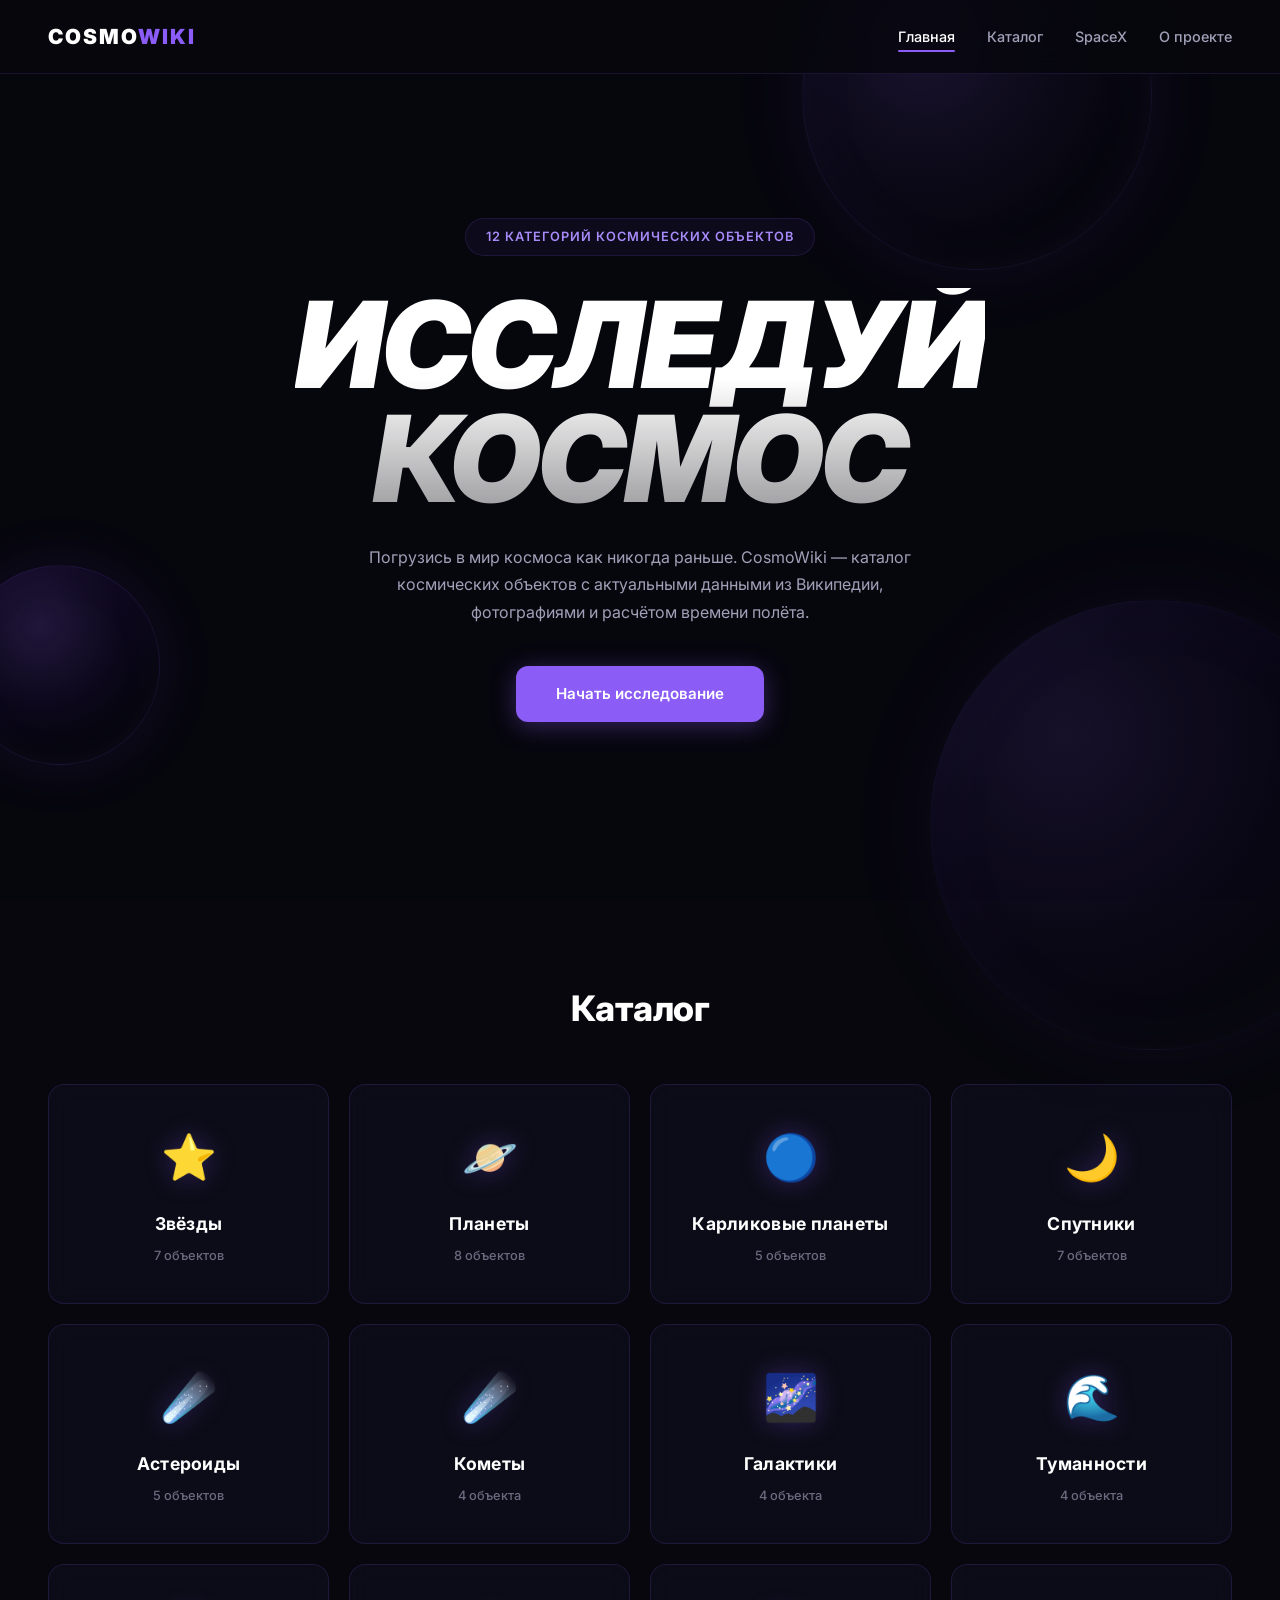
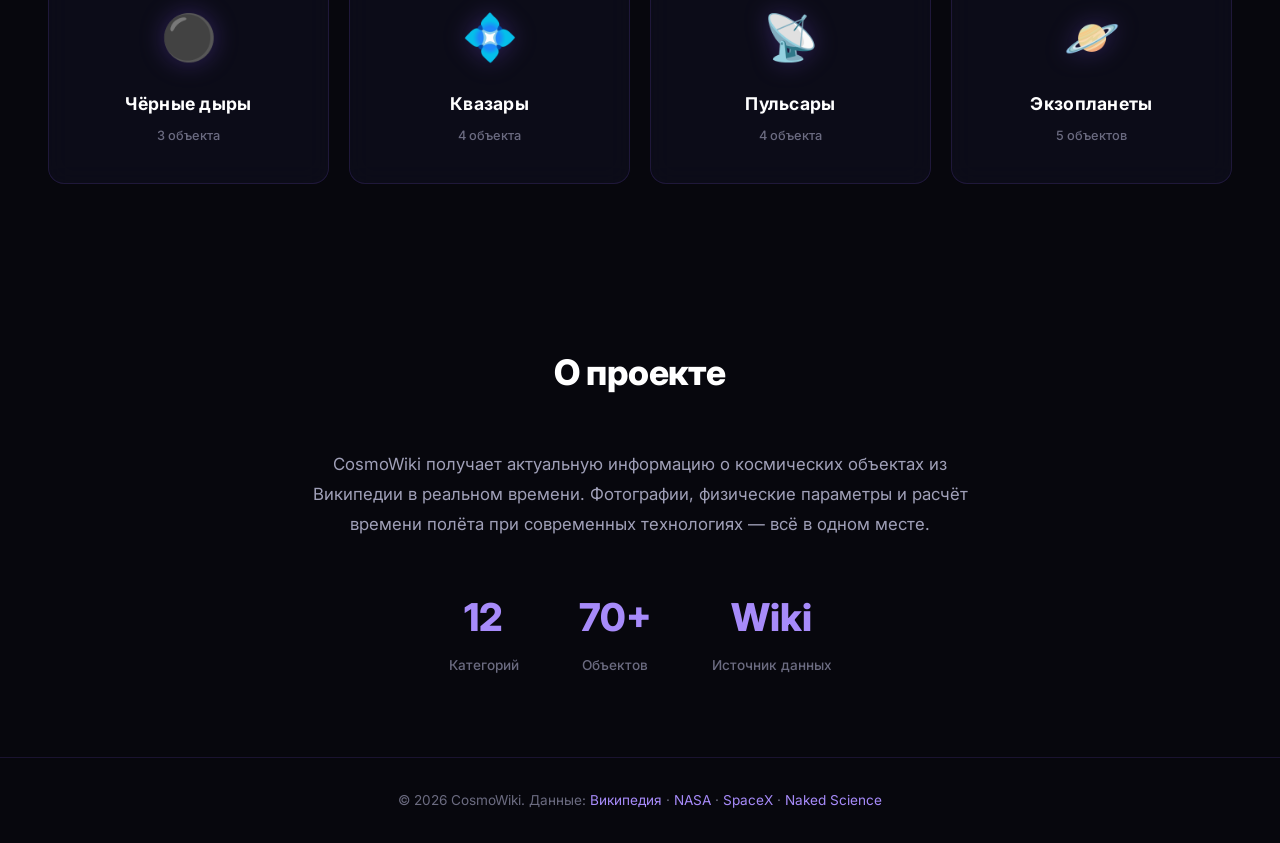
==== Cosmo/index.html @ 1d1c39d0 "Initial commit: CosmoWiki" ====
<!DOCTYPE html>
<html lang="ru">
<head>
    <meta charset="UTF-8">
    <meta name="viewport" content="width=device-width, initial-scale=1.0">
    <title>CosmoWiki — Каталог космических объектов</title>
    <link rel="preconnect" href="https://fonts.googleapis.com">
    <link rel="preconnect" href="https://fonts.gstatic.com" crossorigin>
    <link href="https://fonts.googleapis.com/css2?family=Inter:wght@400;500;600;700;800;900&display=swap" rel="stylesheet">
    <link rel="stylesheet" href="css/style.css">
</head>
<body>
    <!-- Фоновое видео космоса -->
    <div class="video-bg">
        <video autoplay muted loop playsinline>
            <source src="assets/space-bg.mp4" type="video/mp4">
        </video>
        <div class="video-overlay"></div>
    </div>

    <!-- Декоративные сферы (как на скриншоте) -->
    <div class="sphere sphere-1"></div>
    <div class="sphere sphere-2"></div>
    <div class="sphere sphere-3"></div>

    <!-- Шапка -->
    <header class="header">
        <a href="index.html" class="logo">COSMO<span>WIKI</span></a>
        <nav class="nav">
            <a href="index.html" class="nav-link active">Главная</a>
            <a href="#catalog" class="nav-link">Каталог</a>
            <a href="spacex.html" class="nav-link">SpaceX</a>
            <a href="#about" class="nav-link">О проекте</a>
        </nav>
    </header>

    <!-- Герой-секция -->
    <section class="hero">
        <div class="hero-badge">12 категорий космических объектов</div>
        <h1 class="hero-title">ИССЛЕДУЙ<br>КОСМОС</h1>
        <p class="hero-description">
            Погрузись в мир космоса как никогда раньше. CosmoWiki — каталог
            космических объектов с актуальными данными из Википедии,
            фотографиями и расчётом времени полёта.
        </p>
        <a href="#catalog" class="hero-btn">Начать исследование</a>
    </section>

    <!-- Каталог категорий -->
    <section class="catalog" id="catalog">
        <h2 class="section-title">Каталог</h2>
        <div class="categories-grid" id="categories-grid">
            <!-- Карточки генерируются через JS -->
        </div>
    </section>

    <!-- О проекте -->
    <section class="about" id="about">
        <h2 class="section-title">О проекте</h2>
        <p class="about-text">
            CosmoWiki получает актуальную информацию о космических объектах
            из Википедии в реальном времени. Фотографии, физические параметры
            и расчёт времени полёта при современных технологиях — всё в одном месте.
        </p>
        <div class="about-stats">
            <div class="stat">
                <span class="stat-number">12</span>
                <span class="stat-label">Категорий</span>
            </div>
            <div class="stat">
                <span class="stat-number">70+</span>
                <span class="stat-label">Объектов</span>
            </div>
            <div class="stat">
                <span class="stat-number" title="Википедия">Wiki</span>
                <span class="stat-label">Источник данных</span>
            </div>
        </div>
    </section>

    <!-- Футер -->
    <footer class="footer">
        <p>&copy; 2026 CosmoWiki. Данные: <a href="https://ru.wikipedia.org" target="_blank">Википедия</a> · <a href="https://www.nasa.gov" target="_blank">NASA</a> · <a href="https://www.spacex.com" target="_blank">SpaceX</a> · <a href="https://naked-science.ru/article/top/gid-po-vselennoi-kto-est" target="_blank">Naked Science</a></p>
    </footer>

    <script src="js/catalog.js"></script>
    <script src="js/app.js"></script>
</body>
</html>
---- Cosmo/css/style.css ----
/* ============================================
   CosmoWiki — Тёмная космическая тема
   Вдохновлено дизайном DesignWave
   ============================================ */

/* --- CSS-переменные --- */
:root {
    --bg-primary: #07070d;
    --bg-secondary: #0e0e18;
    --bg-card: rgba(15, 15, 30, 0.7);
    --bg-card-hover: rgba(25, 20, 50, 0.85);
    --accent: #8b5cf6;
    --accent-light: #a78bfa;
    --accent-dark: #6d28d9;
    --accent-glow: rgba(139, 92, 246, 0.3);
    --text-primary: #ffffff;
    --text-secondary: #a0a0b8;
    --text-muted: #6b6b80;
    --border: rgba(139, 92, 246, 0.15);
    --font: 'Inter', -apple-system, BlinkMacSystemFont, sans-serif;
    --radius: 16px;
    --radius-sm: 10px;
    --transition: 0.3s cubic-bezier(0.4, 0, 0.2, 1);
}

/* --- Сброс и базовые стили --- */
*,
*::before,
*::after {
    margin: 0;
    padding: 0;
    box-sizing: border-box;
}

html {
    scroll-behavior: smooth;
}

body {
    font-family: var(--font);
    background: var(--bg-primary);
    color: var(--text-primary);
    min-height: 100vh;
    overflow-x: hidden;
    line-height: 1.6;
}

a {
    text-decoration: none;
    color: inherit;
}

/* --- Фоновое видео космоса --- */
.video-bg {
    position: fixed;
    top: 0;
    left: 0;
    width: 100%;
    height: 100%;
    z-index: 0;
    pointer-events: none;
    overflow: hidden;
}

.video-bg video {
    width: 100%;
    height: 100%;
    object-fit: cover;
}

/* Затемняющий оверлей поверх видео — чтобы текст читался */
.video-overlay {
    position: absolute;
    top: 0;
    left: 0;
    width: 100%;
    height: 100%;
    background: rgba(7, 7, 13, 0.55);
}

/* --- Декоративные сферы (стеклянные шары как на скриншоте) --- */
.sphere {
    position: fixed;
    border-radius: 50%;
    pointer-events: none;
    z-index: 0;
}

.sphere-1 {
    width: 350px;
    height: 350px;
    top: -80px;
    right: 10%;
    background: radial-gradient(
        circle at 35% 35%,
        rgba(139, 92, 246, 0.15),
        rgba(139, 92, 246, 0.05) 40%,
        transparent 70%
    );
    border: 1px solid rgba(139, 92, 246, 0.1);
    box-shadow:
        inset 0 0 60px rgba(139, 92, 246, 0.05),
        0 0 80px rgba(139, 92, 246, 0.08);
    animation: float1 20s ease-in-out infinite;
}

.sphere-2 {
    width: 200px;
    height: 200px;
    bottom: 15%;
    left: -40px;
    background: radial-gradient(
        circle at 40% 30%,
        rgba(139, 92, 246, 0.2),
        rgba(88, 28, 196, 0.08) 45%,
        transparent 70%
    );
    border: 1px solid rgba(139, 92, 246, 0.12);
    box-shadow:
        inset 0 0 40px rgba(139, 92, 246, 0.06),
        0 0 60px rgba(139, 92, 246, 0.1);
    animation: float2 25s ease-in-out infinite;
}

.sphere-3 {
    width: 450px;
    height: 450px;
    bottom: -150px;
    right: -100px;
    background: radial-gradient(
        circle at 30% 30%,
        rgba(139, 92, 246, 0.12),
        rgba(88, 28, 196, 0.04) 50%,
        transparent 75%
    );
    border: 1px solid rgba(139, 92, 246, 0.06);
    box-shadow:
        inset 0 0 80px rgba(139, 92, 246, 0.04),
        0 0 100px rgba(139, 92, 246, 0.06);
    animation: float3 30s ease-in-out infinite;
}

@keyframes float1 {
    0%, 100% { transform: translate(0, 0) scale(1); }
    50% { transform: translate(-20px, 30px) scale(1.03); }
}
@keyframes float2 {
    0%, 100% { transform: translate(0, 0) scale(1); }
    50% { transform: translate(30px, -20px) scale(1.05); }
}
@keyframes float3 {
    0%, 100% { transform: translate(0, 0) scale(1); }
    50% { transform: translate(-15px, -25px) scale(1.02); }
}

/* --- Шапка --- */
.header {
    position: fixed;
    top: 0;
    left: 0;
    right: 0;
    z-index: 100;
    display: flex;
    align-items: center;
    justify-content: space-between;
    padding: 20px 48px;
    background: rgba(7, 7, 13, 0.8);
    backdrop-filter: blur(20px);
    border-bottom: 1px solid var(--border);
}

.logo {
    font-size: 1.3rem;
    font-weight: 900;
    letter-spacing: 2px;
    color: var(--text-primary);
}

.logo span {
    color: var(--accent);
}

.nav {
    display: flex;
    align-items: center;
    gap: 32px;
}

.nav-link {
    font-size: 0.9rem;
    font-weight: 500;
    color: var(--text-secondary);
    transition: color var(--transition);
    position: relative;
}

.nav-link:hover,
.nav-link.active {
    color: var(--text-primary);
}

.nav-link.active::after {
    content: '';
    position: absolute;
    bottom: -4px;
    left: 0;
    width: 100%;
    height: 2px;
    background: var(--accent);
    border-radius: 1px;
}

/* --- Герой-секция --- */
.hero {
    position: relative;
    z-index: 1;
    display: flex;
    flex-direction: column;
    align-items: center;
    justify-content: center;
    text-align: center;
    min-height: 100vh;
    padding: 120px 24px 80px;
}

.hero-badge {
    display: inline-block;
    padding: 8px 20px;
    margin-bottom: 32px;
    font-size: 0.8rem;
    font-weight: 600;
    letter-spacing: 1px;
    text-transform: uppercase;
    color: var(--accent-light);
    border: 1px solid var(--border);
    border-radius: 100px;
    background: rgba(139, 92, 246, 0.06);
}

.hero-title {
    font-size: clamp(3.5rem, 10vw, 7.5rem);
    font-weight: 900;
    font-style: italic;
    line-height: 0.95;
    letter-spacing: -2px;
    margin-bottom: 28px;
    background: linear-gradient(180deg, #ffffff 40%, rgba(255, 255, 255, 0.6));
    -webkit-background-clip: text;
    -webkit-text-fill-color: transparent;
    background-clip: text;
}

.hero-description {
    max-width: 560px;
    font-size: 1rem;
    color: var(--text-secondary);
    line-height: 1.7;
    margin-bottom: 40px;
}

.hero-btn {
    display: inline-block;
    padding: 16px 40px;
    font-size: 0.95rem;
    font-weight: 600;
    color: var(--text-primary);
    background: var(--accent);
    border: none;
    border-radius: 12px;
    cursor: pointer;
    transition: all var(--transition);
    box-shadow: 0 4px 24px rgba(139, 92, 246, 0.35);
}

.hero-btn:hover {
    background: var(--accent-dark);
    transform: translateY(-2px);
    box-shadow: 0 8px 32px rgba(139, 92, 246, 0.45);
}

/* --- Секция каталога --- */
.catalog {
    position: relative;
    z-index: 1;
    padding: 80px 48px 100px;
    max-width: 1280px;
    margin: 0 auto;
}

.section-title {
    font-size: 2.2rem;
    font-weight: 800;
    text-align: center;
    margin-bottom: 48px;
    letter-spacing: -0.5px;
}

.categories-grid {
    display: grid;
    grid-template-columns: repeat(4, 1fr);
    gap: 20px;
}

/* --- Карточки категорий --- */
.category-card {
    position: relative;
    display: flex;
    flex-direction: column;
    align-items: center;
    justify-content: center;
    padding: 36px 24px;
    min-height: 220px;
    background: var(--bg-card);
    border: 1px solid var(--border);
    border-radius: var(--radius);
    backdrop-filter: blur(12px);
    cursor: pointer;
    transition: all var(--transition);
    overflow: hidden;
    text-align: center;
}

.category-card::before {
    content: '';
    position: absolute;
    top: 0;
    left: 0;
    right: 0;
    height: 3px;
    background: linear-gradient(90deg, transparent, var(--accent), transparent);
    opacity: 0;
    transition: opacity var(--transition);
}

.category-card:hover {
    background: var(--bg-card-hover);
    border-color: rgba(139, 92, 246, 0.3);
    transform: translateY(-4px);
    box-shadow: 0 12px 40px rgba(139, 92, 246, 0.12);
}

.category-card:hover::before {
    opacity: 1;
}

.category-icon {
    font-size: 2.8rem;
    margin-bottom: 16px;
    filter: drop-shadow(0 0 12px var(--accent-glow));
}

.category-name {
    font-size: 1.1rem;
    font-weight: 700;
    margin-bottom: 8px;
    letter-spacing: 0.3px;
}

.category-count {
    font-size: 0.8rem;
    color: var(--text-muted);
    font-weight: 500;
}

.category-card:hover .category-name {
    color: var(--accent-light);
}

/* --- Секция «О проекте» --- */
.about {
    position: relative;
    z-index: 1;
    padding: 60px 48px 80px;
    max-width: 800px;
    margin: 0 auto;
    text-align: center;
}

.about-text {
    font-size: 1.05rem;
    color: var(--text-secondary);
    line-height: 1.8;
    margin-bottom: 48px;
}

.about-stats {
    display: flex;
    justify-content: center;
    gap: 60px;
}

.stat {
    display: flex;
    flex-direction: column;
    align-items: center;
    gap: 6px;
}

.stat-number {
    font-size: 2.4rem;
    font-weight: 800;
    color: var(--accent-light);
}

.stat-label {
    font-size: 0.85rem;
    color: var(--text-muted);
    font-weight: 500;
}

/* --- Футер --- */
.footer {
    position: relative;
    z-index: 1;
    text-align: center;
    padding: 32px 48px;
    border-top: 1px solid var(--border);
    font-size: 0.85rem;
    color: var(--text-muted);
}

.footer a {
    color: var(--accent-light);
    transition: color var(--transition);
}

.footer a:hover {
    color: var(--accent);
}

/* --- Адаптивность --- */

/* Планшет */
@media (max-width: 1024px) {
    .categories-grid {
        grid-template-columns: repeat(3, 1fr);
    }

    .header {
        padding: 16px 28px;
    }

    .catalog {
        padding: 60px 28px 80px;
    }
}

/* Планшет вертикально */
@media (max-width: 768px) {
    .categories-grid {
        grid-template-columns: repeat(2, 1fr);
    }

    .hero-title {
        font-size: clamp(2.8rem, 12vw, 5rem);
    }

    .nav {
        gap: 20px;
    }

    .about-stats {
        gap: 36px;
    }
}

/* Мобильный */
@media (max-width: 480px) {
    .categories-grid {
        grid-template-columns: 1fr;
        gap: 14px;
    }

    .category-card {
        min-height: 160px;
        padding: 28px 20px;
    }

    .header {
        padding: 14px 18px;
    }

    .logo {
        font-size: 1.1rem;
    }

    .nav {
        gap: 14px;
    }

    .nav-link {
        font-size: 0.8rem;
    }

    .hero {
        padding: 100px 18px 60px;
    }

    .catalog,
    .about {
        padding: 40px 18px 60px;
    }

    .about-stats {
        flex-direction: column;
        gap: 24px;
    }
}

/* --- Анимация появления карточек --- */
.category-card {
    opacity: 0;
    transform: translateY(20px);
    animation: fadeInUp 0.5s ease-out forwards;
}

.category-card:nth-child(1) { animation-delay: 0.05s; }
.category-card:nth-child(2) { animation-delay: 0.1s; }
.category-card:nth-child(3) { animation-delay: 0.15s; }
.category-card:nth-child(4) { animation-delay: 0.2s; }
.category-card:nth-child(5) { animation-delay: 0.25s; }
.category-card:nth-child(6) { animation-delay: 0.3s; }
.category-card:nth-child(7) { animation-delay: 0.35s; }
.category-card:nth-child(8) { animation-delay: 0.4s; }
.category-card:nth-child(9) { animation-delay: 0.45s; }
.category-card:nth-child(10) { animation-delay: 0.5s; }
.category-card:nth-child(11) { animation-delay: 0.55s; }
.category-card:nth-child(12) { animation-delay: 0.6s; }

@keyframes fadeInUp {
    to {
        opacity: 1;
        transform: translateY(0);
    }
}

/* ============================================
   Страница категории
   ============================================ */

/* --- Обёртка контента --- */
.page-content {
    position: relative;
    z-index: 1;
    max-width: 1280px;
    margin: 0 auto;
    padding: 100px 48px 60px;
}

/* --- Хлебные крошки --- */
.breadcrumb {
    display: flex;
    align-items: center;
    gap: 10px;
    margin-bottom: 32px;
    font-size: 0.85rem;
    color: var(--text-muted);
}

.breadcrumb a {
    color: var(--text-secondary);
    transition: color var(--transition);
}

.breadcrumb a:hover {
    color: var(--accent-light);
}

.breadcrumb-sep {
    color: var(--text-muted);
    opacity: 0.5;
}

/* --- Заголовок категории --- */
.category-header {
    text-align: center;
    margin-bottom: 48px;
}

.category-header-icon {
    font-size: 3.5rem;
    display: block;
    margin-bottom: 16px;
    filter: drop-shadow(0 0 16px var(--accent-glow));
}

.category-title {
    font-size: 2.6rem;
    font-weight: 800;
    margin-bottom: 12px;
    letter-spacing: -0.5px;
}

.category-description {
    font-size: 1.05rem;
    color: var(--text-secondary);
}

/* --- Блок Naked Science (описание категории) --- */
.ns-article-block {
    margin-bottom: 40px;
    background: var(--bg-card);
    border: 1px solid var(--border);
    border-radius: var(--radius);
    backdrop-filter: blur(12px);
    overflow: hidden;
}

.ns-article-content {
    display: flex;
    gap: 0;
}

.ns-article-image {
    width: 320px;
    min-height: 200px;
    object-fit: cover;
    flex-shrink: 0;
}

.ns-article-text {
    padding: 28px 32px;
    display: flex;
    flex-direction: column;
    justify-content: center;
    gap: 16px;
}

.ns-article-text p {
    font-size: 0.95rem;
    color: var(--text-secondary);
    line-height: 1.75;
}

.ns-source-link {
    display: inline-block;
    font-size: 0.8rem;
    font-weight: 600;
    color: var(--accent);
    transition: color var(--transition);
}

.ns-source-link:hover {
    color: var(--accent-light);
}

@media (max-width: 768px) {
    .ns-article-content {
        flex-direction: column;
    }

    .ns-article-image {
        width: 100%;
        height: 180px;
    }

    .ns-article-text {
        padding: 20px;
    }
}

/* --- Сетка объектов --- */
.objects-grid {
    display: grid;
    grid-template-columns: repeat(3, 1fr);
    gap: 24px;
}

/* --- Карточка объекта --- */
.object-card {
    display: flex;
    flex-direction: column;
    background: var(--bg-card);
    border: 1px solid var(--border);
    border-radius: var(--radius);
    backdrop-filter: blur(12px);
    overflow: hidden;
    cursor: pointer;
    transition: all var(--transition);
    opacity: 0;
    transform: translateY(20px);
    animation: fadeInUp 0.5s ease-out forwards;
}

.object-card:hover {
    background: var(--bg-card-hover);
    border-color: rgba(139, 92, 246, 0.3);
    transform: translateY(-4px);
    box-shadow: 0 12px 40px rgba(139, 92, 246, 0.12);
}

/* Изображение карточки */
.object-card-image {
    position: relative;
    width: 100%;
    height: 200px;
    overflow: hidden;
    background: var(--bg-secondary);
    display: flex;
    align-items: center;
    justify-content: center;
}

.image-credit {
    position: absolute;
    bottom: 8px;
    right: 8px;
    padding: 2px 8px;
    font-size: 0.65rem;
    font-weight: 700;
    letter-spacing: 0.5px;
    color: #fff;
    background: rgba(0, 82, 163, 0.8);
    border-radius: 4px;
}

.object-card-image img {
    width: 100%;
    height: 100%;
    object-fit: cover;
    transition: transform 0.4s ease;
}

.object-card:hover .object-card-image img {
    transform: scale(1.05);
}

.object-card-placeholder {
    font-size: 3rem;
    opacity: 0.3;
}

/* Тело карточки */
.object-card-body {
    padding: 20px;
    flex: 1;
}

.object-card-name {
    font-size: 1.15rem;
    font-weight: 700;
    margin-bottom: 8px;
    transition: color var(--transition);
}

.object-card:hover .object-card-name {
    color: var(--accent-light);
}

.object-card-extract {
    font-size: 0.85rem;
    color: var(--text-secondary);
    line-height: 1.6;
}

/* Подвал карточки */
.object-card-footer {
    padding: 14px 20px;
    border-top: 1px solid var(--border);
}

.object-card-arrow {
    font-size: 0.8rem;
    font-weight: 600;
    color: var(--accent);
    transition: color var(--transition);
}

.object-card:hover .object-card-arrow {
    color: var(--accent-light);
}

/* --- Скелетоны загрузки --- */
.skeleton .skeleton-image {
    width: 100%;
    height: 200px;
    background: linear-gradient(90deg,
        var(--bg-secondary) 25%,
        rgba(139, 92, 246, 0.06) 50%,
        var(--bg-secondary) 75%
    );
    background-size: 200% 100%;
    animation: shimmer 1.5s infinite;
}

.skeleton .skeleton-title {
    height: 20px;
    width: 60%;
    background: var(--bg-secondary);
    border-radius: 4px;
    margin-bottom: 10px;
    animation: shimmer 1.5s infinite;
}

.skeleton .skeleton-text {
    height: 14px;
    width: 100%;
    background: var(--bg-secondary);
    border-radius: 4px;
    margin-bottom: 8px;
    animation: shimmer 1.5s infinite;
}

.skeleton .skeleton-text.short {
    width: 70%;
}

@keyframes shimmer {
    0% { opacity: 0.5; }
    50% { opacity: 1; }
    100% { opacity: 0.5; }
}

/* ============================================
   Страница объекта
   ============================================ */

/* --- Герой объекта --- */
.object-hero {
    display: grid;
    grid-template-columns: 1fr 1fr;
    gap: 0;
    background: var(--bg-card);
    border: 1px solid var(--border);
    border-radius: var(--radius);
    overflow: hidden;
    margin-bottom: 32px;
    backdrop-filter: blur(12px);
}

.object-hero-image {
    position: relative;
    min-height: 360px;
    background: var(--bg-secondary);
    display: flex;
    align-items: center;
    justify-content: center;
    overflow: hidden;
}

.hero-img {
    width: 100%;
    height: 100%;
    object-fit: cover;
}

.hero-credit {
    position: absolute;
    bottom: 10px;
    right: 10px;
    padding: 3px 10px;
    font-size: 0.7rem;
    font-weight: 700;
    color: #fff;
    background: rgba(0, 0, 0, 0.6);
    border-radius: 4px;
    letter-spacing: 0.3px;
}

.object-hero-placeholder {
    display: flex;
    flex-direction: column;
    align-items: center;
    gap: 12px;
    color: var(--text-muted);
    font-size: 0.9rem;
}

.spinner {
    width: 32px;
    height: 32px;
    border: 3px solid var(--border);
    border-top-color: var(--accent);
    border-radius: 50%;
    animation: spin 0.8s linear infinite;
}

@keyframes spin {
    to { transform: rotate(360deg); }
}

.object-hero-info {
    padding: 36px 40px;
    display: flex;
    flex-direction: column;
    justify-content: center;
    gap: 16px;
}

.object-hero-category {
    display: inline-block;
    align-self: flex-start;
    padding: 6px 16px;
    font-size: 0.75rem;
    font-weight: 600;
    color: var(--accent-light);
    background: rgba(139, 92, 246, 0.08);
    border: 1px solid var(--border);
    border-radius: 100px;
    letter-spacing: 0.5px;
}

.object-hero-title {
    font-size: 2.4rem;
    font-weight: 800;
    letter-spacing: -0.5px;
    line-height: 1.1;
}

.object-hero-extract {
    font-size: 0.95rem;
    color: var(--text-secondary);
    line-height: 1.75;
}

.object-hero-sources {
    display: flex;
    gap: 16px;
    flex-wrap: wrap;
}

.source-link {
    display: inline-flex;
    align-items: center;
    gap: 4px;
    padding: 8px 18px;
    font-size: 0.8rem;
    font-weight: 600;
    color: var(--text-primary);
    background: rgba(139, 92, 246, 0.1);
    border: 1px solid var(--border);
    border-radius: var(--radius-sm);
    transition: all var(--transition);
}

.source-link:hover {
    background: rgba(139, 92, 246, 0.2);
    border-color: var(--accent);
}

/* --- Блок времени полёта --- */
.travel-block {
    display: flex;
    gap: 28px;
    align-items: flex-start;
    padding: 32px 36px;
    margin-bottom: 32px;
    background: var(--bg-card);
    border: 1px solid var(--border);
    border-radius: var(--radius);
    backdrop-filter: blur(12px);
}

.travel-icon {
    font-size: 2.8rem;
    flex-shrink: 0;
    filter: drop-shadow(0 0 12px var(--accent-glow));
}

.travel-content {
    flex: 1;
}

.travel-title {
    font-size: 1.3rem;
    font-weight: 700;
    margin-bottom: 4px;
}

.travel-subtitle {
    font-size: 0.8rem;
    color: var(--text-muted);
    margin-bottom: 20px;
}

.travel-distance {
    display: flex;
    flex-wrap: wrap;
    align-items: baseline;
    gap: 8px;
    margin-bottom: 20px;
    padding-bottom: 16px;
    border-bottom: 1px solid var(--border);
}

.travel-distance-value {
    font-size: 1.6rem;
    font-weight: 800;
    color: var(--accent-light);
}

.travel-distance-label {
    font-size: 0.85rem;
    color: var(--text-muted);
}

.travel-distance-light {
    font-size: 0.85rem;
    color: var(--text-secondary);
}

.travel-here {
    font-size: 1.4rem;
    font-weight: 700;
    color: var(--accent-light);
}

.travel-crafts {
    display: flex;
    flex-direction: column;
    gap: 12px;
}

.travel-craft {
    display: flex;
    align-items: center;
    gap: 14px;
    padding: 12px 16px;
    background: rgba(139, 92, 246, 0.04);
    border: 1px solid rgba(139, 92, 246, 0.08);
    border-radius: var(--radius-sm);
}

.craft-icon {
    font-size: 1.5rem;
    flex-shrink: 0;
}

.craft-info {
    flex: 1;
    display: flex;
    flex-direction: column;
    gap: 2px;
}

.craft-name {
    font-size: 0.9rem;
    font-weight: 600;
}

.craft-desc {
    font-size: 0.75rem;
    color: var(--text-muted);
}

.craft-time {
    font-size: 1.1rem;
    font-weight: 800;
    color: var(--accent-light);
    white-space: nowrap;
}

/* --- Параметры объекта --- */
.params-section {
    margin-bottom: 32px;
}

.params-title {
    font-size: 1.5rem;
    font-weight: 700;
    margin-bottom: 20px;
}

.params-grid {
    display: grid;
    grid-template-columns: repeat(3, 1fr);
    gap: 12px;
}

.param-card {
    display: flex;
    flex-direction: column;
    gap: 6px;
    padding: 16px 20px;
    background: var(--bg-card);
    border: 1px solid var(--border);
    border-radius: var(--radius-sm);
    backdrop-filter: blur(12px);
}

.param-key {
    font-size: 0.7rem;
    font-weight: 600;
    text-transform: uppercase;
    letter-spacing: 0.5px;
    color: var(--text-muted);
}

.param-value {
    font-size: 0.9rem;
    font-weight: 500;
    color: var(--text-primary);
    word-break: break-word;
}

/* --- Галерея NASA --- */
.nasa-gallery {
    margin-bottom: 40px;
}

.gallery-grid {
    display: grid;
    grid-template-columns: repeat(4, 1fr);
    gap: 12px;
}

.gallery-item {
    position: relative;
    border-radius: var(--radius-sm);
    overflow: hidden;
    cursor: pointer;
    aspect-ratio: 1;
    background: var(--bg-secondary);
}

.gallery-item img {
    width: 100%;
    height: 100%;
    object-fit: cover;
    transition: transform 0.4s ease;
}

.gallery-item:hover img {
    transform: scale(1.08);
}

.gallery-overlay {
    position: absolute;
    bottom: 0;
    left: 0;
    right: 0;
    padding: 12px;
    background: linear-gradient(transparent, rgba(0, 0, 0, 0.8));
    opacity: 0;
    transition: opacity var(--transition);
    display: flex;
    flex-direction: column;
    justify-content: flex-end;
}

.gallery-item:hover .gallery-overlay {
    opacity: 1;
}

.gallery-title {
    font-size: 0.75rem;
    font-weight: 600;
    color: #fff;
    line-height: 1.3;
}

.gallery-credit {
    font-size: 0.65rem;
    color: rgba(255, 255, 255, 0.6);
    margin-top: 4px;
}

/* --- Лайтбокс --- */
.lightbox {
    position: fixed;
    top: 0;
    left: 0;
    width: 100%;
    height: 100%;
    z-index: 1000;
    background: rgba(0, 0, 0, 0.9);
    display: flex;
    align-items: center;
    justify-content: center;
    cursor: pointer;
    animation: fadeIn 0.2s ease;
}

@keyframes fadeIn {
    from { opacity: 0; }
    to { opacity: 1; }
}

.lightbox-content {
    position: relative;
    max-width: 90vw;
    max-height: 90vh;
    cursor: default;
}

.lightbox-content img {
    max-width: 100%;
    max-height: 85vh;
    border-radius: 8px;
    object-fit: contain;
}

.lightbox-title {
    text-align: center;
    margin-top: 12px;
    font-size: 0.9rem;
    color: rgba(255, 255, 255, 0.8);
}

.lightbox-close {
    position: absolute;
    top: -16px;
    right: -16px;
    width: 36px;
    height: 36px;
    display: flex;
    align-items: center;
    justify-content: center;
    font-size: 1.4rem;
    color: #fff;
    background: var(--accent);
    border: none;
    border-radius: 50%;
    cursor: pointer;
    transition: background var(--transition);
}

.lightbox-close:hover {
    background: var(--accent-dark);
}

/* --- Адаптивность страницы объекта --- */
@media (max-width: 1024px) {
    .object-hero {
        grid-template-columns: 1fr;
    }

    .object-hero-image {
        min-height: 280px;
    }

    .params-grid {
        grid-template-columns: repeat(2, 1fr);
    }

    .gallery-grid {
        grid-template-columns: repeat(3, 1fr);
    }
}

@media (max-width: 768px) {
    .object-hero-info {
        padding: 24px;
    }

    .object-hero-title {
        font-size: 1.8rem;
    }

    .travel-block {
        flex-direction: column;
        padding: 24px;
    }

    .gallery-grid {
        grid-template-columns: repeat(2, 1fr);
    }
}

@media (max-width: 480px) {
    .params-grid {
        grid-template-columns: 1fr;
    }

    .gallery-grid {
        grid-template-columns: 1fr 1fr;
    }

    .object-hero-image {
        min-height: 220px;
    }

    .travel-craft {
        flex-wrap: wrap;
    }

    .craft-time {
        width: 100%;
        text-align: right;
    }
}

/* --- Адаптивность страницы категории --- */
@media (max-width: 1024px) {
    .objects-grid {
        grid-template-columns: repeat(2, 1fr);
    }

    .page-content {
        padding: 90px 28px 60px;
    }
}

@media (max-width: 480px) {
    .objects-grid {
        grid-template-columns: 1fr;
    }

    .page-content {
        padding: 80px 18px 40px;
    }

    .category-title {
        font-size: 1.8rem;
    }
}

/* --- Анимации появления секций --- */
.section-animate {
    opacity: 0;
    transform: translateY(24px);
    transition: opacity 0.6s ease-out, transform 0.6s ease-out;
}

.section-animate.visible {
    opacity: 1;
    transform: translateY(0);
}

/* Каскадная задержка для секций на странице объекта */
.object-hero.section-animate { transition-delay: 0s; }
.travel-block.section-animate { transition-delay: 0.1s; }
.params-section.section-animate { transition-delay: 0.2s; }
.nasa-gallery.section-animate { transition-delay: 0.3s; }

/* Состояние ошибки */
.error-state {
    display: flex;
    flex-direction: column;
    align-items: center;
    justify-content: center;
    gap: 16px;
    padding: 80px 24px;
    text-align: center;
}

.error-state-icon {
    font-size: 3rem;
    opacity: 0.5;
}

.error-state-text {
    font-size: 1.1rem;
    color: var(--text-secondary);
    max-width: 400px;
}

.error-state-action {
    display: inline-flex;
    align-items: center;
    gap: 8px;
    padding: 10px 24px;
    font-size: 0.85rem;
    font-weight: 600;
    color: var(--text-primary);
    background: rgba(139, 92, 246, 0.15);
    border: 1px solid var(--border);
    border-radius: var(--radius-sm);
    cursor: pointer;
    transition: all var(--transition);
}

.error-state-action:hover {
    background: rgba(139, 92, 246, 0.25);
    border-color: var(--accent);
}

/* ============================================
   SpaceX — Страница ракет и запусков
   ============================================ */

/* --- Компания: статистика --- */
.spacex-company {
    margin-bottom: 40px;
}

.spacex-stats {
    display: grid;
    grid-template-columns: repeat(6, 1fr);
    gap: 12px;
    margin-top: 24px;
}

.spacex-stat-card {
    display: flex;
    flex-direction: column;
    align-items: center;
    gap: 4px;
    padding: 20px 12px;
    background: var(--bg-card);
    border: 1px solid var(--border);
    border-radius: var(--radius-sm);
    backdrop-filter: blur(12px);
    text-align: center;
}

.spacex-stat-card.accent {
    border-color: var(--accent);
    background: rgba(139, 92, 246, 0.08);
}

.spacex-stat-value {
    font-size: 1.6rem;
    font-weight: 800;
    color: var(--accent-light);
}

.spacex-stat-label {
    font-size: 0.7rem;
    font-weight: 600;
    text-transform: uppercase;
    letter-spacing: 0.5px;
    color: var(--text-muted);
}

/* --- Секции SpaceX --- */
.spacex-section {
    margin-bottom: 48px;
}

.spacex-section-title {
    font-size: 1.5rem;
    font-weight: 700;
    margin-bottom: 24px;
}

/* --- Ракеты: сетка --- */
.spacex-rockets-grid {
    display: flex;
    flex-direction: column;
    gap: 24px;
}

.spacex-rocket-card {
    display: grid;
    grid-template-columns: 360px 1fr;
    background: var(--bg-card);
    border: 1px solid var(--border);
    border-radius: var(--radius);
    overflow: hidden;
    backdrop-filter: blur(12px);
    transition: border-color var(--transition);
}

.spacex-rocket-card:hover {
    border-color: rgba(139, 92, 246, 0.4);
}

.spacex-rocket-image {
    position: relative;
    min-height: 260px;
    background: var(--bg-secondary);
    overflow: hidden;
}

.spacex-rocket-image img {
    width: 100%;
    height: 100%;
    object-fit: cover;
    transition: transform 0.4s ease;
}

.spacex-rocket-card:hover .spacex-rocket-image img {
    transform: scale(1.04);
}

.spacex-rocket-badge {
    position: absolute;
    top: 12px;
    left: 12px;
    padding: 4px 12px;
    font-size: 0.7rem;
    font-weight: 700;
    text-transform: uppercase;
    letter-spacing: 0.5px;
    border-radius: 100px;
}

.spacex-rocket-badge.active {
    background: rgba(34, 197, 94, 0.2);
    color: #22c55e;
    border: 1px solid rgba(34, 197, 94, 0.3);
}

.spacex-rocket-badge.retired {
    background: rgba(239, 68, 68, 0.15);
    color: #ef4444;
    border: 1px solid rgba(239, 68, 68, 0.25);
}

.spacex-rocket-body {
    padding: 28px 32px;
    display: flex;
    flex-direction: column;
    gap: 12px;
}

.spacex-rocket-name {
    font-size: 1.8rem;
    font-weight: 800;
    letter-spacing: -0.5px;
}

.spacex-rocket-desc {
    font-size: 0.85rem;
    color: var(--text-secondary);
    line-height: 1.7;
}

.spacex-rocket-params {
    display: grid;
    grid-template-columns: repeat(2, 1fr);
    gap: 8px;
    margin-top: 8px;
}

.spacex-rocket-param {
    display: flex;
    justify-content: space-between;
    align-items: baseline;
    gap: 8px;
    padding: 6px 10px;
    background: rgba(139, 92, 246, 0.04);
    border-radius: 6px;
}

.spacex-rocket-param-key {
    font-size: 0.72rem;
    font-weight: 600;
    color: var(--text-muted);
    text-transform: uppercase;
    letter-spacing: 0.3px;
    white-space: nowrap;
}

.spacex-rocket-param-val {
    font-size: 0.85rem;
    font-weight: 600;
    color: var(--text-primary);
    text-align: right;
}

/* --- Статистика запусков --- */
.spacex-launch-stats {
    display: grid;
    grid-template-columns: repeat(4, 1fr);
    gap: 12px;
    margin-bottom: 32px;
}

/* --- Диаграмма запусков по годам --- */
.spacex-launch-chart {
    background: var(--bg-card);
    border: 1px solid var(--border);
    border-radius: var(--radius);
    padding: 28px 24px 20px;
    backdrop-filter: blur(12px);
}

.spacex-chart-title {
    font-size: 1rem;
    font-weight: 700;
    margin-bottom: 20px;
    text-align: center;
}

.spacex-chart-bars {
    display: flex;
    align-items: flex-end;
    gap: 6px;
    height: 200px;
    padding-bottom: 4px;
}

.spacex-chart-col {
    flex: 1;
    display: flex;
    flex-direction: column;
    align-items: center;
    gap: 4px;
    height: 100%;
    justify-content: flex-end;
}

.spacex-chart-count {
    font-size: 0.65rem;
    font-weight: 700;
    color: var(--text-secondary);
}

.spacex-chart-bar {
    width: 100%;
    max-width: 40px;
    background: var(--accent);
    border-radius: 4px 4px 0 0;
    min-height: 4px;
    transition: height 0.6s ease-out;
}

.spacex-chart-label {
    font-size: 0.6rem;
    font-weight: 600;
    color: var(--text-muted);
    margin-top: 2px;
}

/* --- SpaceX адаптивность --- */
@media (max-width: 1024px) {
    .spacex-stats {
        grid-template-columns: repeat(3, 1fr);
    }

    .spacex-rocket-card {
        grid-template-columns: 1fr;
    }

    .spacex-rocket-image {
        min-height: 220px;
    }
}

@media (max-width: 768px) {
    .spacex-stats {
        grid-template-columns: repeat(2, 1fr);
    }

    .spacex-launch-stats {
        grid-template-columns: repeat(2, 1fr);
    }

    .spacex-rocket-params {
        grid-template-columns: 1fr;
    }

    .spacex-chart-bars {
        height: 150px;
    }
}

@media (max-width: 480px) {
    .spacex-stats {
        grid-template-columns: 1fr 1fr;
    }

    .spacex-chart-bars {
        gap: 3px;
        height: 120px;
    }

    .spacex-chart-label {
        font-size: 0.5rem;
    }
}

/* --- Утилиты --- */
::selection {
    background: rgba(139, 92, 246, 0.3);
    color: var(--text-primary);
}

::-webkit-scrollbar {
    width: 8px;
}

::-webkit-scrollbar-track {
    background: var(--bg-primary);
}

::-webkit-scrollbar-thumb {
    background: rgba(139, 92, 246, 0.3);
    border-radius: 4px;
}

::-webkit-scrollbar-thumb:hover {
    background: rgba(139, 92, 246, 0.5);
}
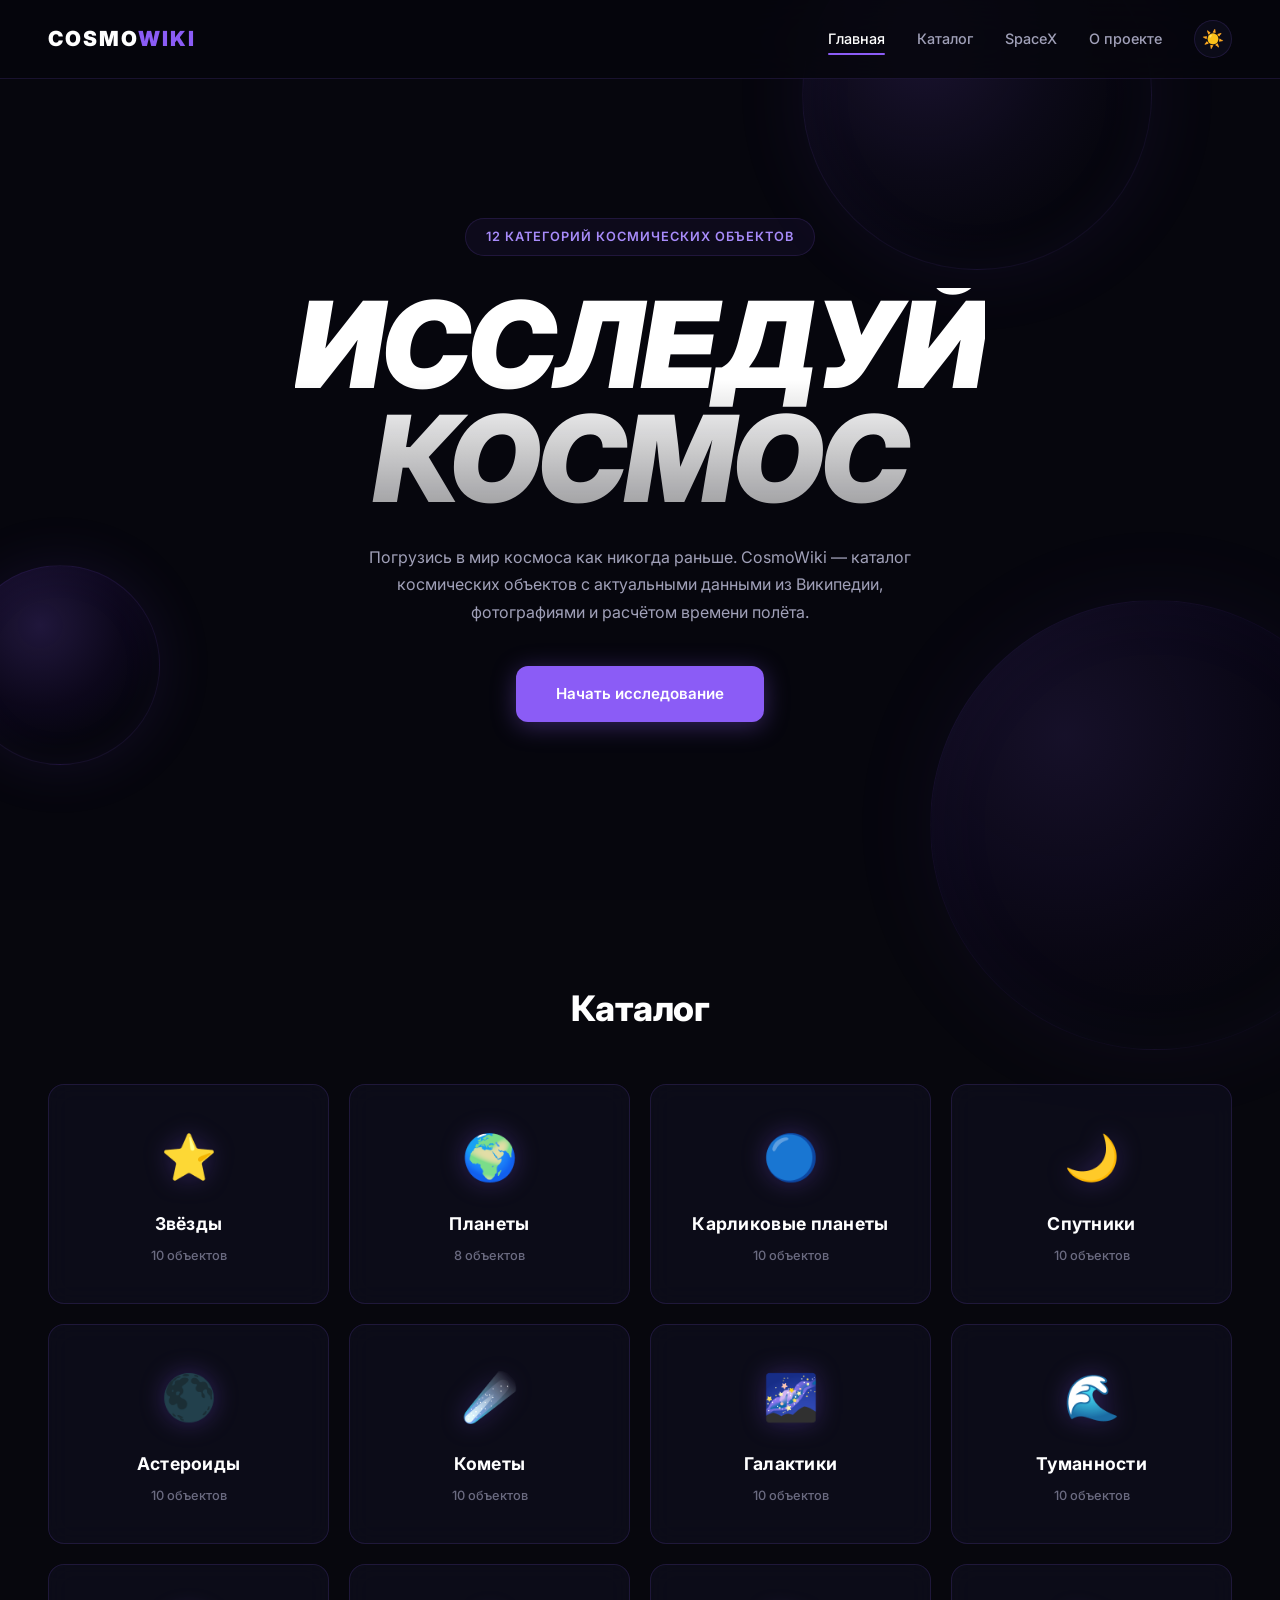
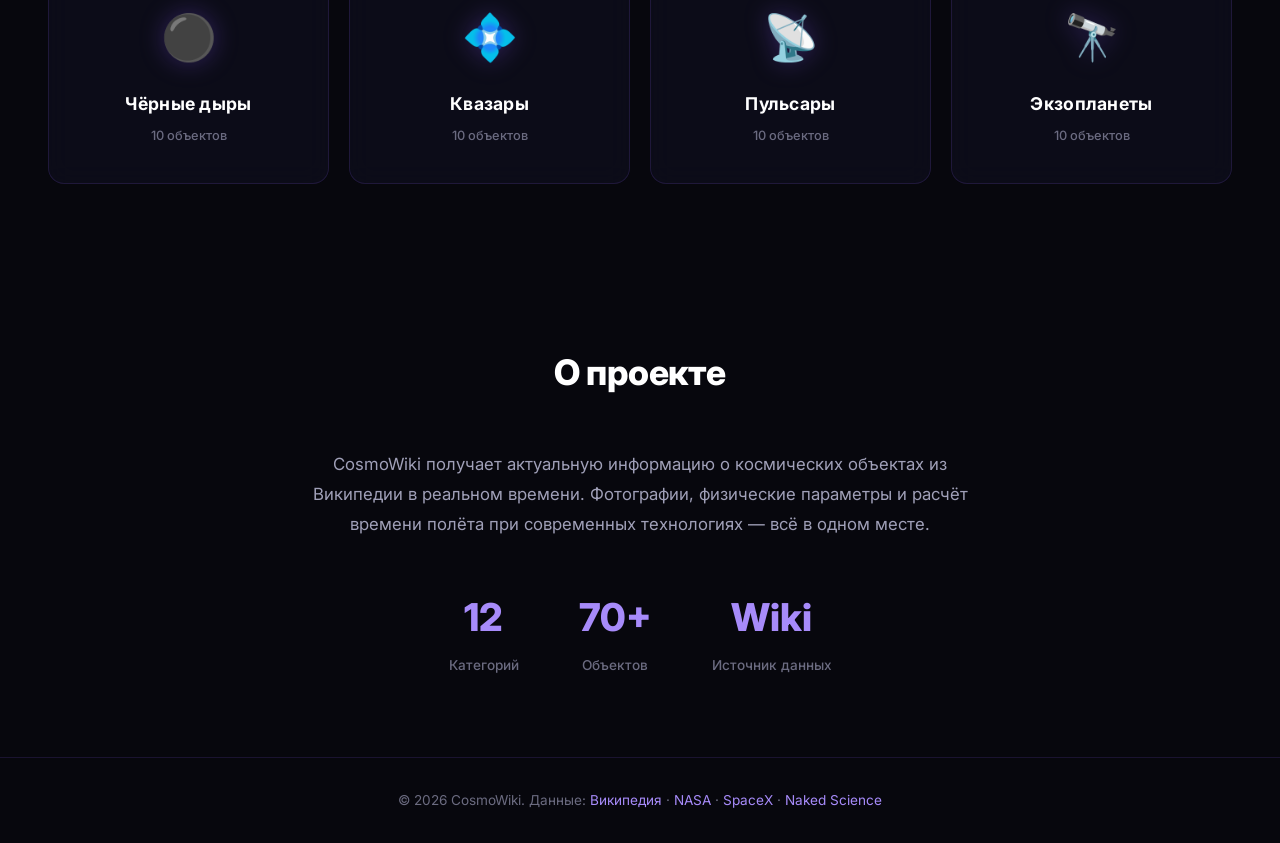
==== commit 3ed967d0: "Add dark/light theme, SEO meta tags and NASA object descriptions - Dark/light theme toggle with loca" ====
--- a/Cosmo/index.html
+++ b/Cosmo/index.html
@@ -4,10 +4,26 @@
     <meta charset="UTF-8">
     <meta name="viewport" content="width=device-width, initial-scale=1.0">
     <title>CosmoWiki — Каталог космических объектов</title>
+    <meta name="description" content="CosmoWiki — интерактивный каталог космических объектов: планеты, звёзды, галактики, чёрные дыры, экзопланеты и многое другое. Фотографии NASA, данные из Википедии, расчёт времени полёта.">
+    <meta name="keywords" content="космос, каталог, планеты, звёзды, галактики, чёрные дыры, экзопланеты, астероиды, кометы, NASA, астрономия">
+    <meta name="robots" content="index, follow">
+    <link rel="canonical" href="index.html">
+    <!-- Open Graph -->
+    <meta property="og:type" content="website">
+    <meta property="og:title" content="CosmoWiki — Каталог космических объектов">
+    <meta property="og:description" content="Интерактивный каталог космических объектов с фотографиями NASA и данными из Википедии. 12 категорий, 70+ объектов.">
+    <meta property="og:image" content="assets/og-preview.jpg">
+    <meta property="og:locale" content="ru_RU">
+    <!-- Twitter Card -->
+    <meta name="twitter:card" content="summary_large_image">
+    <meta name="twitter:title" content="CosmoWiki — Каталог космических объектов">
+    <meta name="twitter:description" content="Интерактивный каталог космических объектов с фотографиями NASA и данными из Википедии.">
+    <meta name="twitter:image" content="assets/og-preview.jpg">
     <link rel="preconnect" href="https://fonts.googleapis.com">
     <link rel="preconnect" href="https://fonts.gstatic.com" crossorigin>
     <link href="https://fonts.googleapis.com/css2?family=Inter:wght@400;500;600;700;800;900&display=swap" rel="stylesheet">
     <link rel="stylesheet" href="css/style.css">
+    <script src="js/theme.js"></script>
 </head>
 <body>
     <!-- Фоновое видео космоса -->
@@ -31,6 +47,7 @@
             <a href="#catalog" class="nav-link">Каталог</a>
             <a href="spacex.html" class="nav-link">SpaceX</a>
             <a href="#about" class="nav-link">О проекте</a>
+            <button id="theme-toggle" class="theme-toggle" title="Переключить тему">☀️</button>
         </nav>
     </header>
 
--- a/Cosmo/css/style.css
+++ b/Cosmo/css/style.css
@@ -3,7 +3,7 @@
    Вдохновлено дизайном DesignWave
    ============================================ */
 
-/* --- CSS-переменные --- */
+/* --- CSS-переменные (тёмная тема — по умолчанию) --- */
 :root {
     --bg-primary: #07070d;
     --bg-secondary: #0e0e18;
@@ -17,10 +17,69 @@
     --text-secondary: #a0a0b8;
     --text-muted: #6b6b80;
     --border: rgba(139, 92, 246, 0.15);
+    --header-bg: rgba(7, 7, 13, 0.85);
+    --overlay-color: rgba(7, 7, 13, 0.55);
     --font: 'Inter', -apple-system, BlinkMacSystemFont, sans-serif;
     --radius: 16px;
     --radius-sm: 10px;
     --transition: 0.3s cubic-bezier(0.4, 0, 0.2, 1);
+}
+
+/* --- Светлая тема --- */
+[data-theme="light"] {
+    --bg-primary: #f4f4ff;
+    --bg-secondary: #eaeaf8;
+    --bg-card: rgba(255, 255, 255, 0.82);
+    --bg-card-hover: rgba(245, 242, 255, 0.95);
+    --accent: #7c3aed;
+    --accent-light: #8b5cf6;
+    --accent-dark: #6d28d9;
+    --accent-glow: rgba(124, 58, 237, 0.25);
+    --text-primary: #0d0d1a;
+    --text-secondary: #4a4a6a;
+    --text-muted: #8080a0;
+    --border: rgba(124, 58, 237, 0.18);
+    --header-bg: rgba(244, 244, 255, 0.92);
+    --overlay-color: rgba(244, 244, 255, 0.75);
+}
+
+[data-theme="light"] body {
+    background: var(--bg-primary);
+}
+
+[data-theme="light"] .hero-title {
+    background: linear-gradient(180deg, #0d0d1a 40%, rgba(13, 13, 26, 0.55));
+    -webkit-background-clip: text;
+    background-clip: text;
+    -webkit-text-fill-color: transparent;
+}
+
+[data-theme="light"] .video-overlay {
+    background: var(--overlay-color);
+}
+
+/* --- Кнопка переключения темы --- */
+.theme-toggle {
+    display: flex;
+    align-items: center;
+    justify-content: center;
+    width: 38px;
+    height: 38px;
+    border-radius: 50%;
+    border: 1px solid var(--border);
+    background: var(--bg-card);
+    color: var(--text-secondary);
+    cursor: pointer;
+    font-size: 1.1rem;
+    transition: all var(--transition);
+    flex-shrink: 0;
+    backdrop-filter: blur(8px);
+}
+
+.theme-toggle:hover {
+    border-color: var(--accent);
+    color: var(--accent-light);
+    background: var(--bg-card-hover);
 }
 
 /* --- Сброс и базовые стили --- */
@@ -164,7 +223,7 @@
     align-items: center;
     justify-content: space-between;
     padding: 20px 48px;
-    background: rgba(7, 7, 13, 0.8);
+    background: var(--header-bg);
     backdrop-filter: blur(20px);
     border-bottom: 1px solid var(--border);
 }
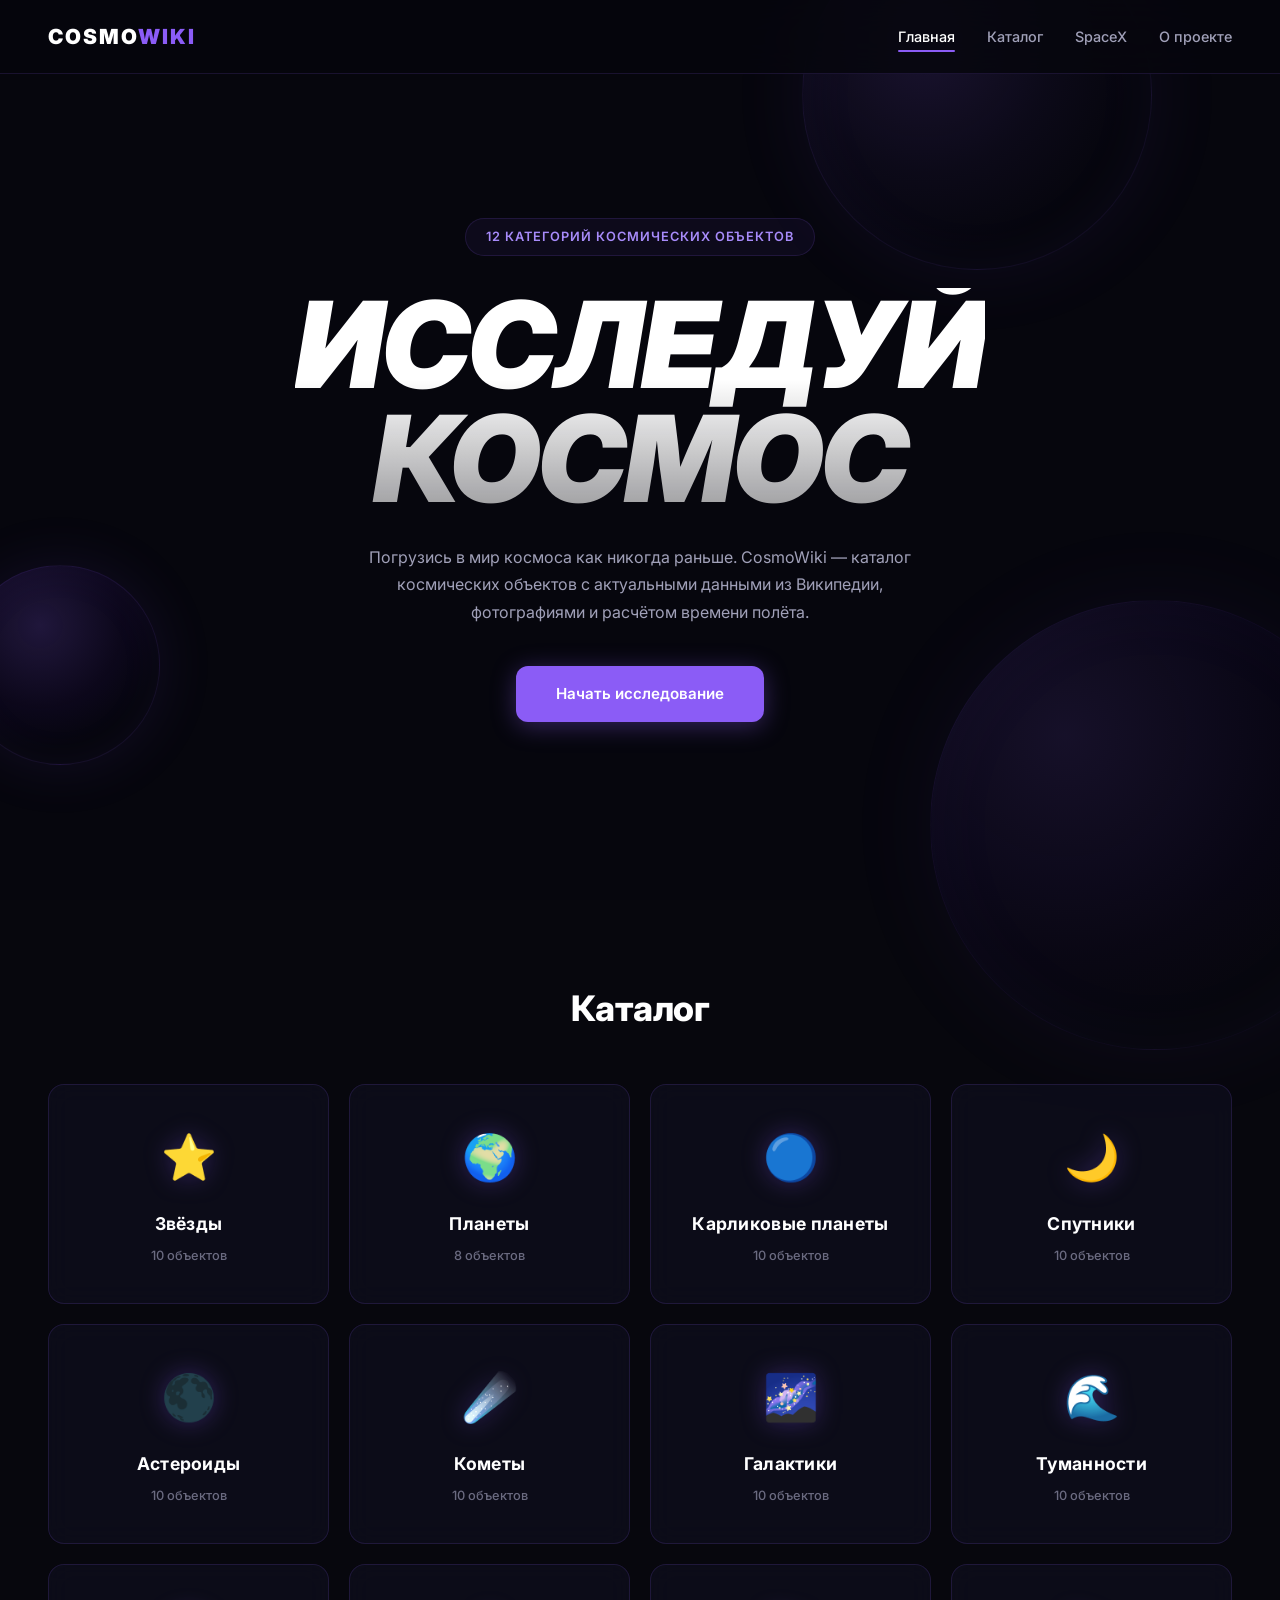
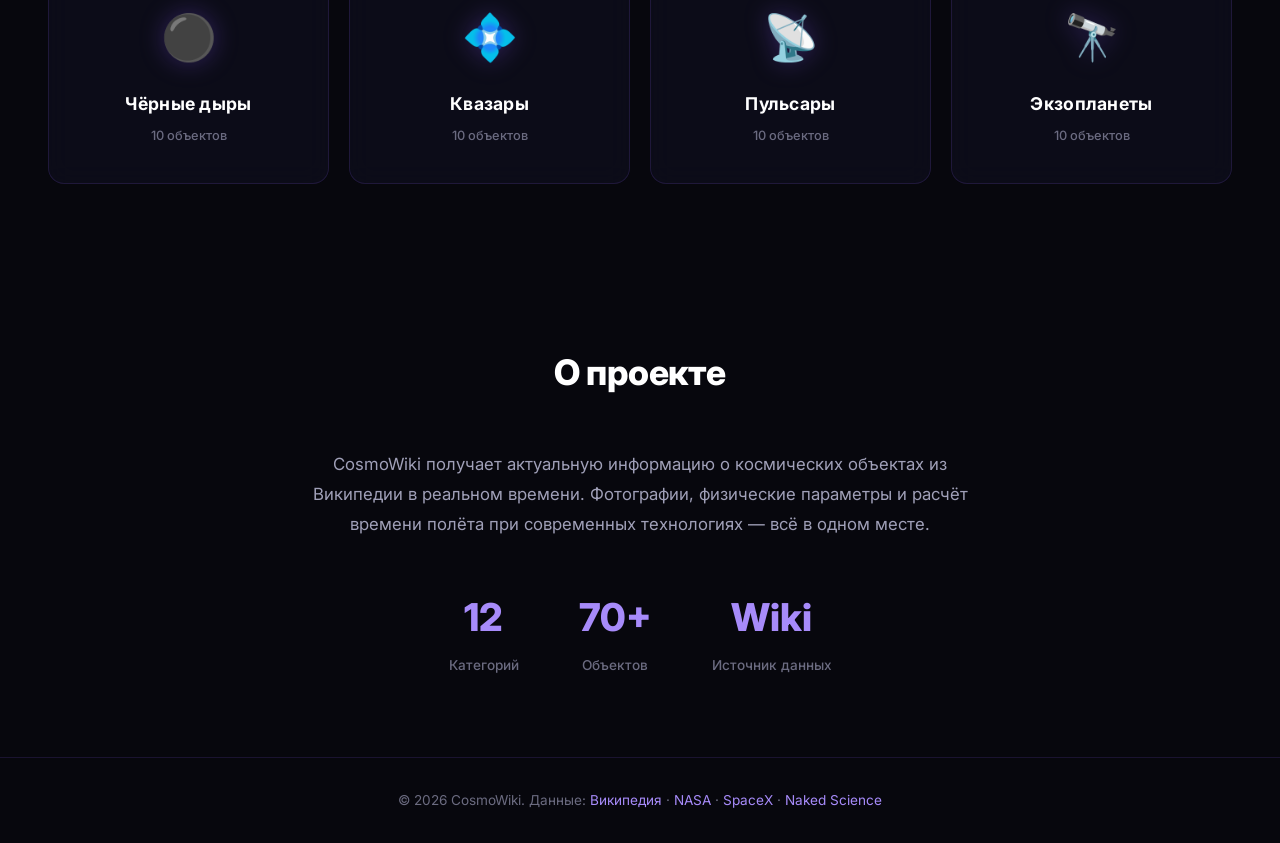
==== commit ba83f992: "Remove light theme, fix 54 missing NASA images - Remove light theme CSS, toggle button and theme.js " ====
--- a/Cosmo/index.html
+++ b/Cosmo/index.html
@@ -23,7 +23,6 @@
     <link rel="preconnect" href="https://fonts.gstatic.com" crossorigin>
     <link href="https://fonts.googleapis.com/css2?family=Inter:wght@400;500;600;700;800;900&display=swap" rel="stylesheet">
     <link rel="stylesheet" href="css/style.css">
-    <script src="js/theme.js"></script>
 </head>
 <body>
     <!-- Фоновое видео космоса -->
@@ -47,7 +46,6 @@
             <a href="#catalog" class="nav-link">Каталог</a>
             <a href="spacex.html" class="nav-link">SpaceX</a>
             <a href="#about" class="nav-link">О проекте</a>
-            <button id="theme-toggle" class="theme-toggle" title="Переключить тему">☀️</button>
         </nav>
     </header>
 
--- a/Cosmo/css/style.css
+++ b/Cosmo/css/style.css
@@ -25,62 +25,6 @@
     --transition: 0.3s cubic-bezier(0.4, 0, 0.2, 1);
 }
 
-/* --- Светлая тема --- */
-[data-theme="light"] {
-    --bg-primary: #f4f4ff;
-    --bg-secondary: #eaeaf8;
-    --bg-card: rgba(255, 255, 255, 0.82);
-    --bg-card-hover: rgba(245, 242, 255, 0.95);
-    --accent: #7c3aed;
-    --accent-light: #8b5cf6;
-    --accent-dark: #6d28d9;
-    --accent-glow: rgba(124, 58, 237, 0.25);
-    --text-primary: #0d0d1a;
-    --text-secondary: #4a4a6a;
-    --text-muted: #8080a0;
-    --border: rgba(124, 58, 237, 0.18);
-    --header-bg: rgba(244, 244, 255, 0.92);
-    --overlay-color: rgba(244, 244, 255, 0.75);
-}
-
-[data-theme="light"] body {
-    background: var(--bg-primary);
-}
-
-[data-theme="light"] .hero-title {
-    background: linear-gradient(180deg, #0d0d1a 40%, rgba(13, 13, 26, 0.55));
-    -webkit-background-clip: text;
-    background-clip: text;
-    -webkit-text-fill-color: transparent;
-}
-
-[data-theme="light"] .video-overlay {
-    background: var(--overlay-color);
-}
-
-/* --- Кнопка переключения темы --- */
-.theme-toggle {
-    display: flex;
-    align-items: center;
-    justify-content: center;
-    width: 38px;
-    height: 38px;
-    border-radius: 50%;
-    border: 1px solid var(--border);
-    background: var(--bg-card);
-    color: var(--text-secondary);
-    cursor: pointer;
-    font-size: 1.1rem;
-    transition: all var(--transition);
-    flex-shrink: 0;
-    backdrop-filter: blur(8px);
-}
-
-.theme-toggle:hover {
-    border-color: var(--accent);
-    color: var(--accent-light);
-    background: var(--bg-card-hover);
-}
 
 /* --- Сброс и базовые стили --- */
 *,
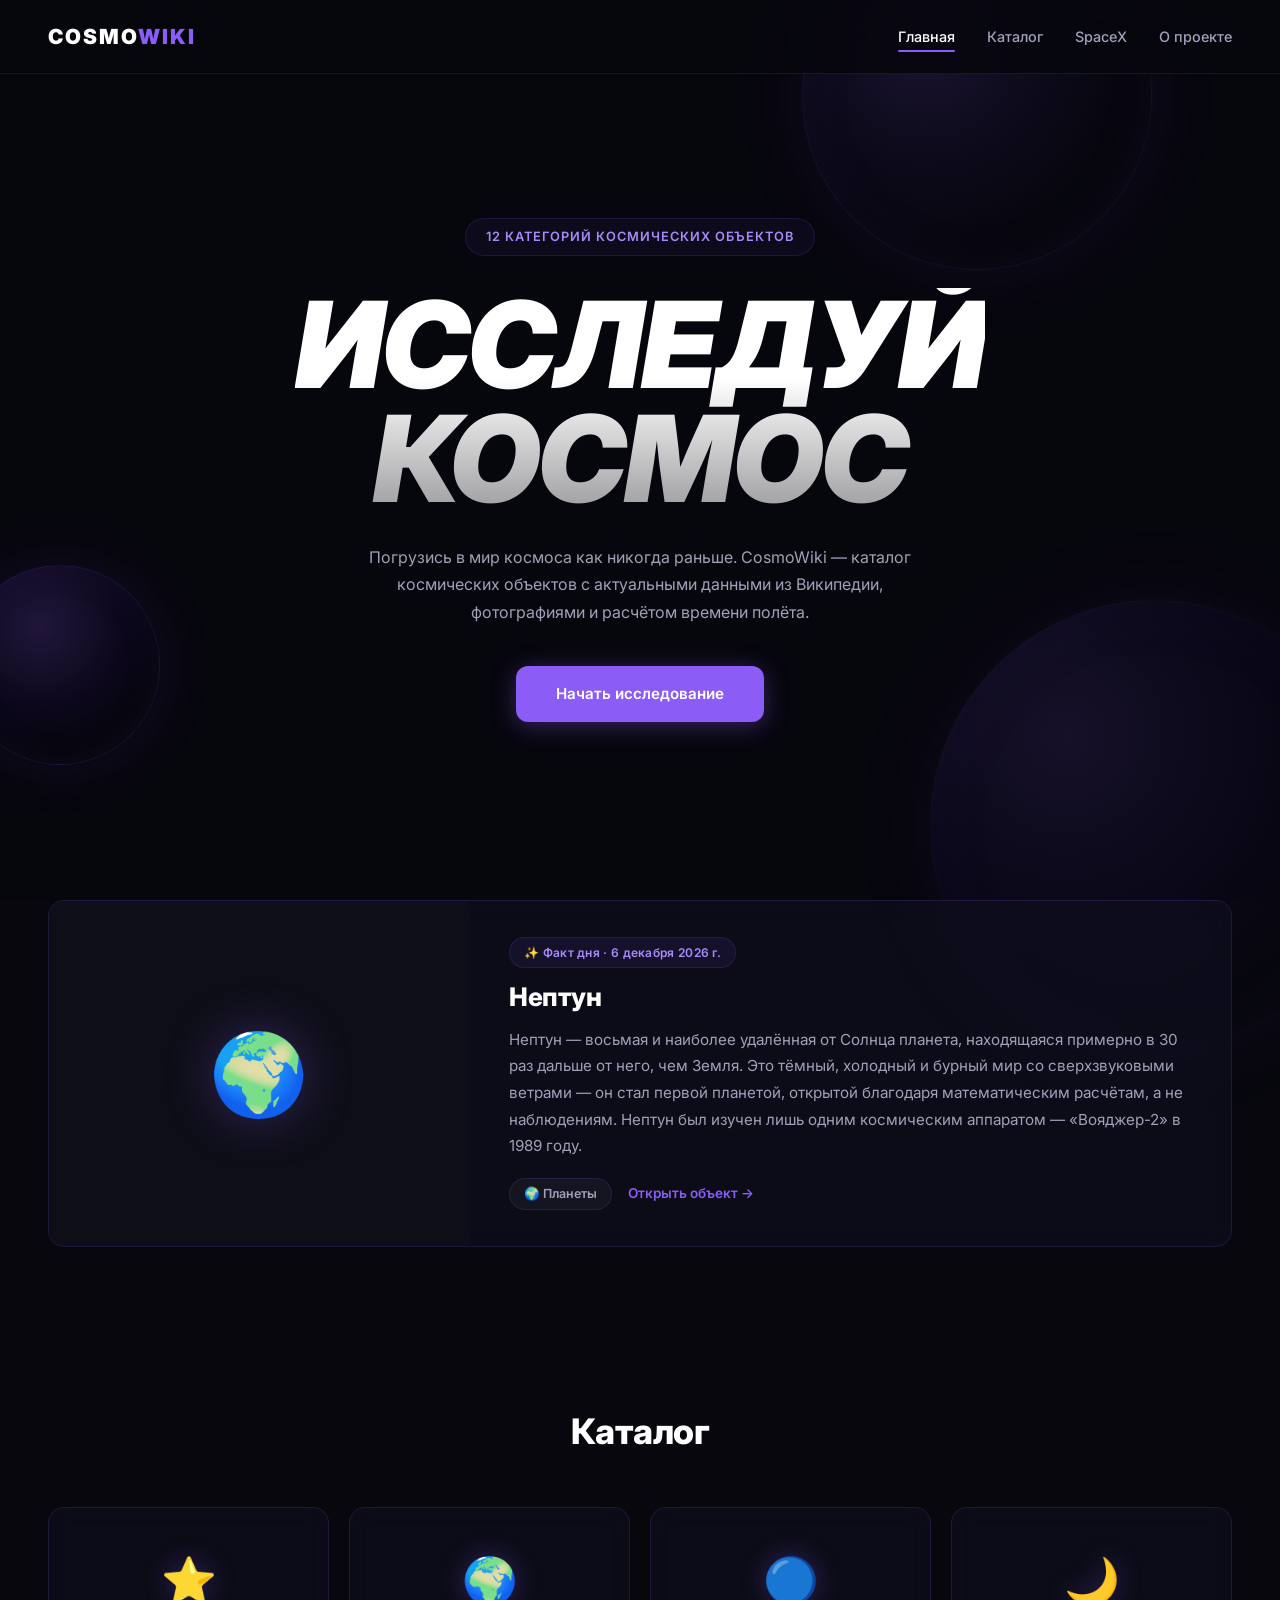
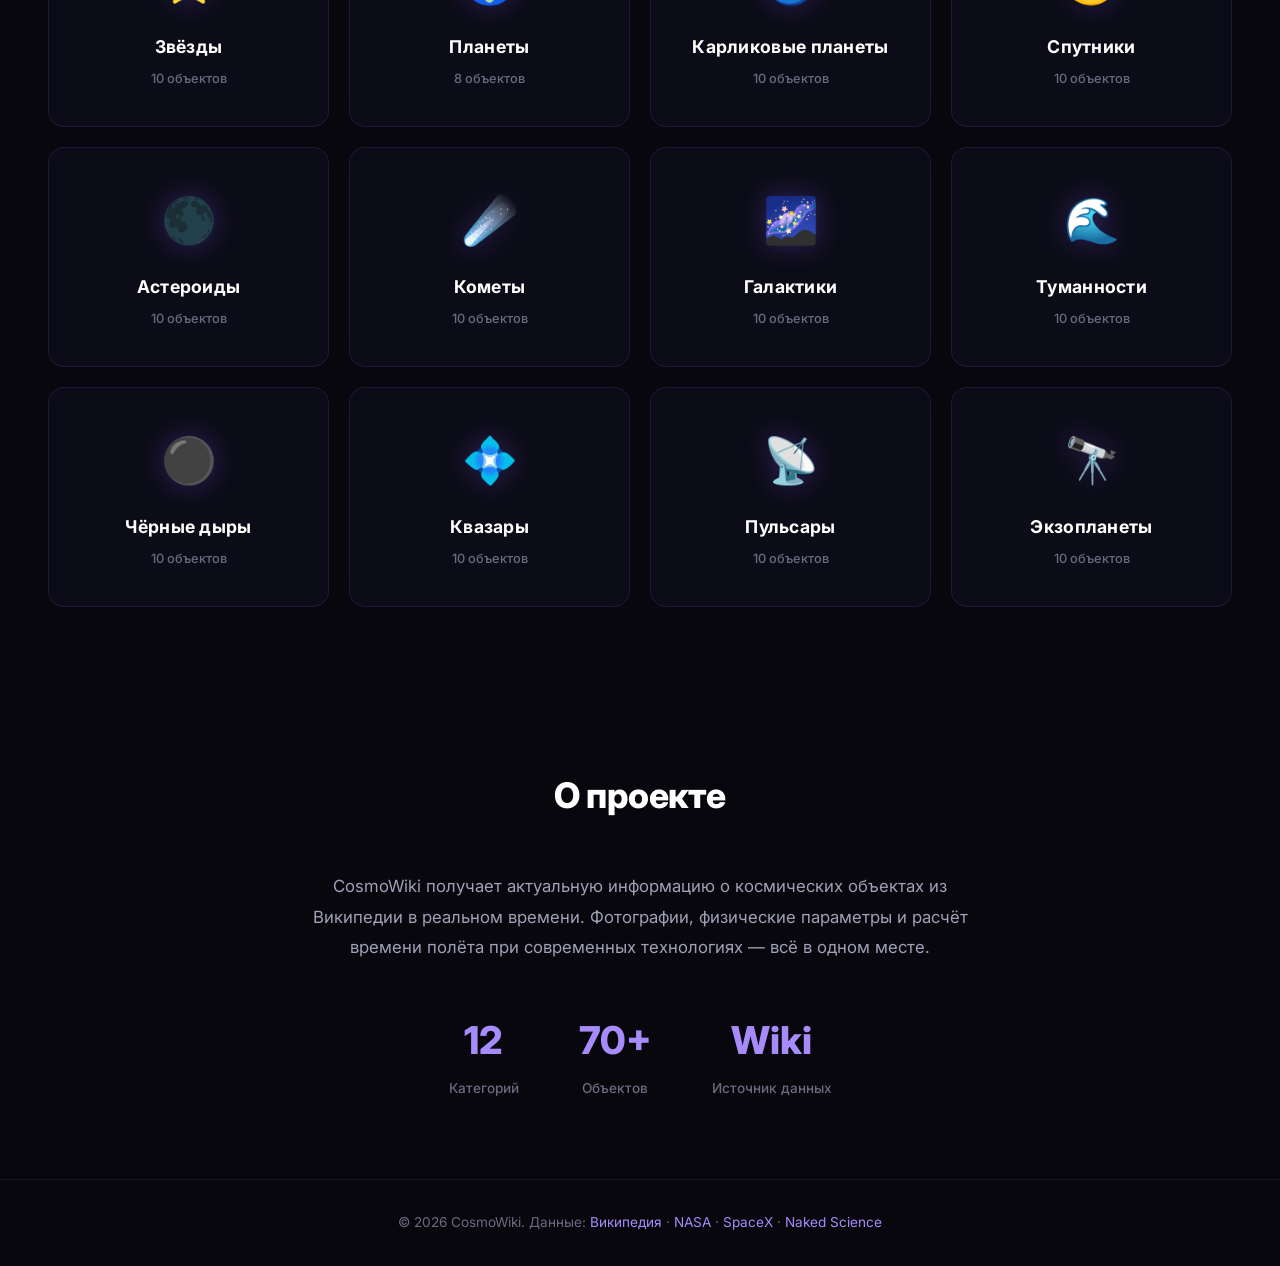
==== commit a83f167f: "Add Fact of Day section to homepage - fact-of-day.js: fetches NASA APOD + SpaceX latest launch in pa" ====
--- a/Cosmo/index.html
+++ b/Cosmo/index.html
@@ -61,6 +61,9 @@
         <a href="#catalog" class="hero-btn">Начать исследование</a>
     </section>
 
+    <!-- Факт дня -->
+    <section class="fact-of-day" id="fact-of-day"></section>
+
     <!-- Каталог категорий -->
     <section class="catalog" id="catalog">
         <h2 class="section-title">Каталог</h2>
@@ -99,6 +102,8 @@
     </footer>
 
     <script src="js/catalog.js"></script>
+    <script src="js/nasa-descriptions.js"></script>
+    <script src="js/fact-of-day.js"></script>
     <script src="js/app.js"></script>
 </body>
 </html>
--- a/Cosmo/css/style.css
+++ b/Cosmo/css/style.css
@@ -431,6 +431,251 @@
     color: var(--accent);
 }
 
+/* ============================================
+   Факт дня
+   ============================================ */
+
+.fact-of-day {
+    position: relative;
+    z-index: 1;
+    max-width: 1280px;
+    margin: 0 auto;
+    padding: 0 48px 60px;
+    opacity: 0;
+    transform: translateY(24px);
+    transition: opacity 0.6s ease, transform 0.6s ease;
+}
+
+.fact-of-day.fod-visible {
+    opacity: 1;
+    transform: translateY(0);
+}
+
+/* Основная карточка */
+.fod-card {
+    display: grid;
+    grid-template-columns: 420px 1fr;
+    background: var(--bg-card);
+    border: 1px solid var(--border);
+    border-radius: var(--radius);
+    backdrop-filter: blur(12px);
+    overflow: hidden;
+    margin-bottom: 16px;
+}
+
+/* Изображение */
+.fod-img-wrap {
+    position: relative;
+    min-height: 280px;
+    overflow: hidden;
+    background: var(--bg-secondary);
+}
+
+.fod-img {
+    width: 100%;
+    height: 100%;
+    object-fit: cover;
+    display: block;
+    transition: transform 0.5s ease;
+}
+
+.fod-card:hover .fod-img {
+    transform: scale(1.04);
+}
+
+.fod-img-badge {
+    position: absolute;
+    top: 12px;
+    left: 12px;
+    padding: 4px 10px;
+    font-size: 0.65rem;
+    font-weight: 700;
+    letter-spacing: 1px;
+    text-transform: uppercase;
+    color: #fff;
+    background: rgba(0, 82, 163, 0.85);
+    border-radius: 6px;
+}
+
+.fod-img-fallback {
+    width: 100%;
+    height: 100%;
+    min-height: 280px;
+    display: flex;
+    align-items: center;
+    justify-content: center;
+    font-size: 5rem;
+    filter: drop-shadow(0 0 24px var(--accent-glow));
+}
+
+/* Контент */
+.fod-content {
+    padding: 36px 40px;
+    display: flex;
+    flex-direction: column;
+    gap: 14px;
+    justify-content: center;
+}
+
+.fod-date-badge {
+    display: inline-block;
+    align-self: flex-start;
+    padding: 5px 14px;
+    font-size: 0.75rem;
+    font-weight: 600;
+    color: var(--accent-light);
+    background: rgba(139, 92, 246, 0.08);
+    border: 1px solid var(--border);
+    border-radius: 100px;
+    letter-spacing: 0.3px;
+}
+
+.fod-title {
+    font-size: 1.6rem;
+    font-weight: 800;
+    letter-spacing: -0.3px;
+    line-height: 1.2;
+}
+
+.fod-text {
+    font-size: 0.95rem;
+    color: var(--text-secondary);
+    line-height: 1.75;
+}
+
+.fod-footer {
+    display: flex;
+    align-items: center;
+    gap: 16px;
+    flex-wrap: wrap;
+    margin-top: 4px;
+}
+
+.fod-cat-badge {
+    padding: 5px 14px;
+    font-size: 0.78rem;
+    font-weight: 600;
+    color: var(--text-secondary);
+    background: rgba(255, 255, 255, 0.04);
+    border: 1px solid var(--border);
+    border-radius: 100px;
+}
+
+.fod-link {
+    font-size: 0.85rem;
+    font-weight: 600;
+    color: var(--accent);
+    transition: color var(--transition);
+}
+
+.fod-link:hover {
+    color: var(--accent-light);
+}
+
+/* SpaceX карточка */
+.fod-spacex {
+    display: flex;
+    align-items: center;
+    gap: 24px;
+    padding: 20px 28px;
+    background: var(--bg-card);
+    border: 1px solid var(--border);
+    border-radius: var(--radius);
+    backdrop-filter: blur(12px);
+}
+
+.fod-sx-patch {
+    width: 72px;
+    height: 72px;
+    flex-shrink: 0;
+    display: flex;
+    align-items: center;
+    justify-content: center;
+    font-size: 2.5rem;
+}
+
+.fod-sx-patch img {
+    width: 72px;
+    height: 72px;
+    object-fit: contain;
+    filter: drop-shadow(0 0 8px rgba(255,255,255,0.1));
+}
+
+.fod-sx-info {
+    display: flex;
+    align-items: center;
+    gap: 20px;
+    flex-wrap: wrap;
+    flex: 1;
+}
+
+.fod-sx-label {
+    font-size: 0.75rem;
+    font-weight: 700;
+    color: var(--text-muted);
+    letter-spacing: 0.5px;
+    text-transform: uppercase;
+    width: 100%;
+    margin-bottom: -12px;
+}
+
+.fod-sx-name {
+    font-size: 1.05rem;
+    font-weight: 700;
+}
+
+.fod-sx-date {
+    font-size: 0.85rem;
+    color: var(--text-muted);
+}
+
+.fod-sx-status {
+    font-size: 0.82rem;
+    font-weight: 600;
+    padding: 3px 10px;
+    border-radius: 100px;
+}
+
+.fod-sx-status.ok      { background: rgba(34, 197, 94, 0.12); color: #4ade80; }
+.fod-sx-status.fail    { background: rgba(239, 68, 68, 0.12);  color: #f87171; }
+.fod-sx-status.unknown { background: rgba(250, 204, 21, 0.12); color: #fbbf24; }
+
+.fod-sx-watch {
+    margin-left: auto;
+    padding: 8px 18px;
+    font-size: 0.82rem;
+    font-weight: 600;
+    color: var(--text-primary);
+    background: rgba(139, 92, 246, 0.12);
+    border: 1px solid var(--border);
+    border-radius: var(--radius-sm);
+    transition: all var(--transition);
+}
+
+.fod-sx-watch:hover {
+    background: rgba(139, 92, 246, 0.25);
+    border-color: var(--accent);
+}
+
+/* Адаптивность факта дня */
+@media (max-width: 1024px) {
+    .fact-of-day { padding: 0 28px 50px; }
+    .fod-card { grid-template-columns: 320px 1fr; }
+}
+
+@media (max-width: 768px) {
+    .fod-card { grid-template-columns: 1fr; }
+    .fod-img-wrap { min-height: 220px; }
+    .fod-content { padding: 24px; }
+    .fod-spacex { flex-wrap: wrap; }
+    .fod-sx-watch { margin-left: 0; width: 100%; text-align: center; }
+}
+
+@media (max-width: 480px) {
+    .fact-of-day { padding: 0 18px 40px; }
+    .fod-title { font-size: 1.3rem; }
+}
+
 /* --- Адаптивность --- */
 
 /* Планшет */
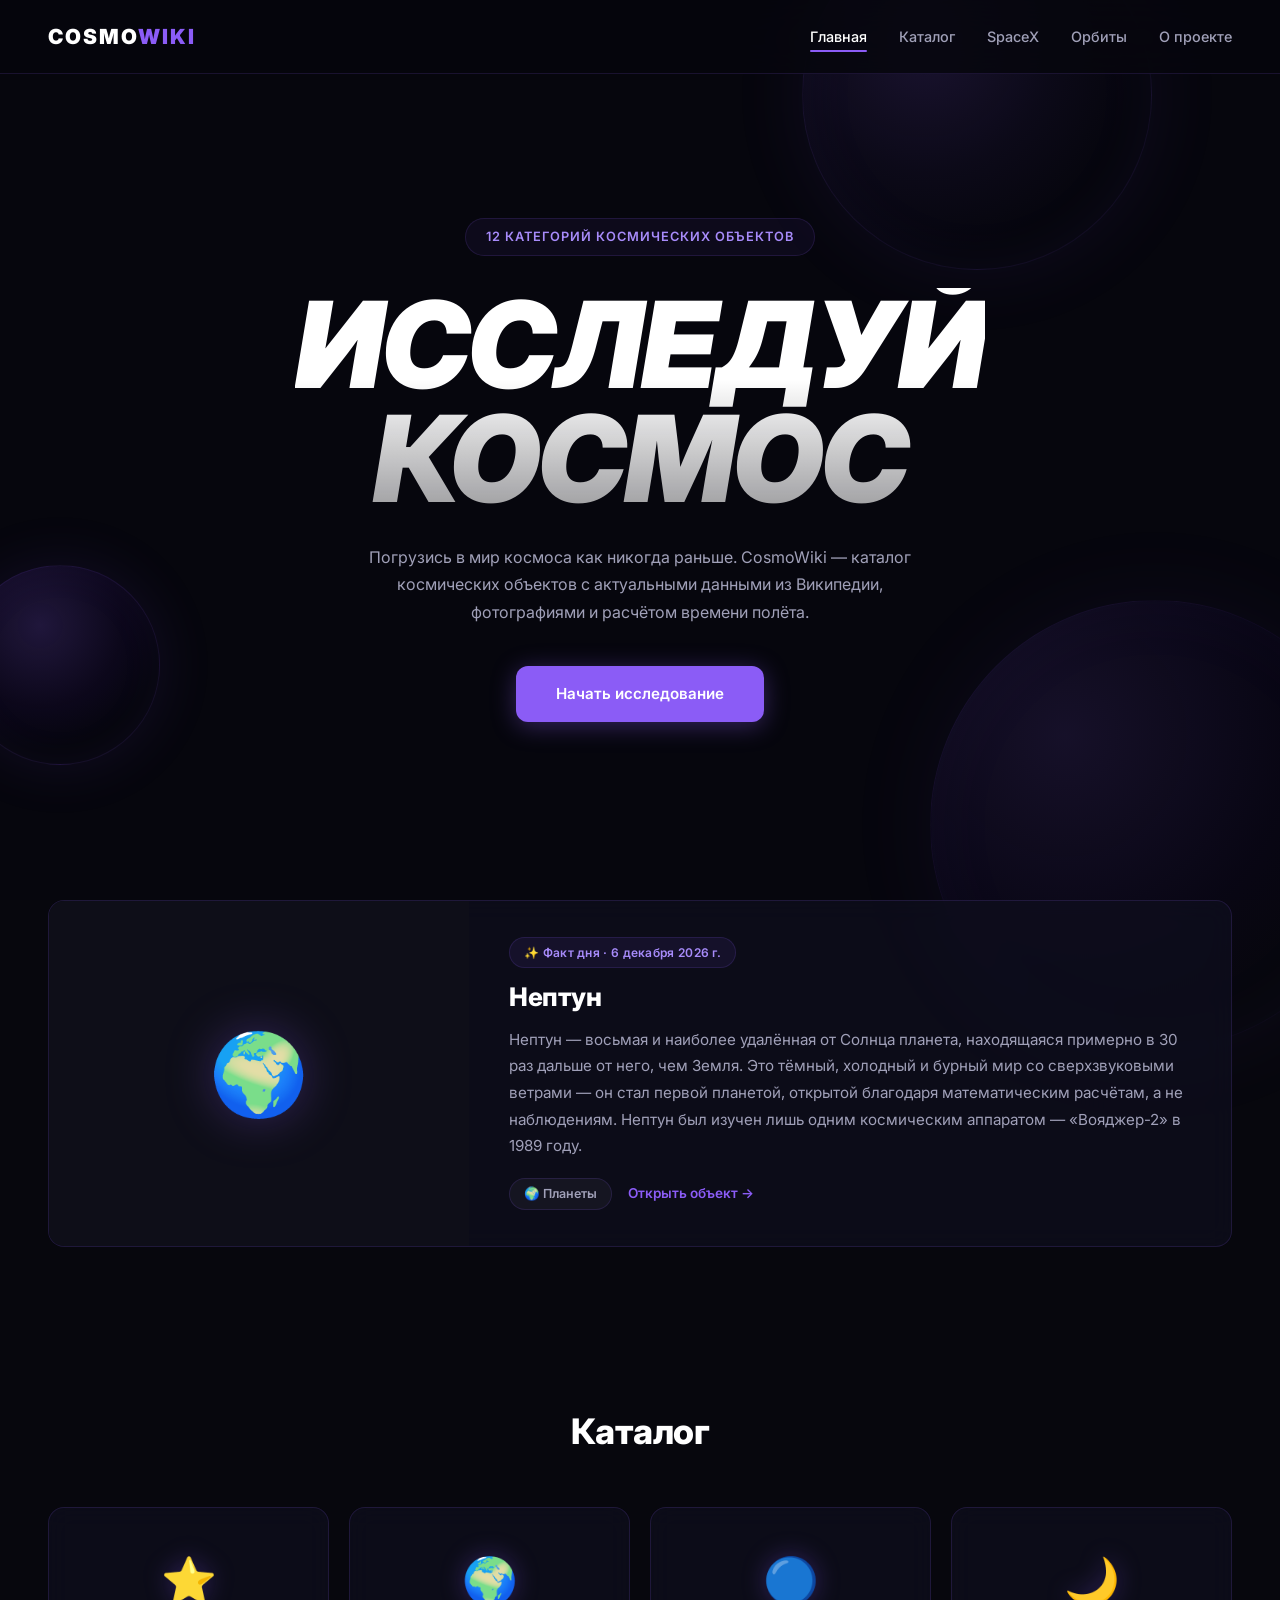
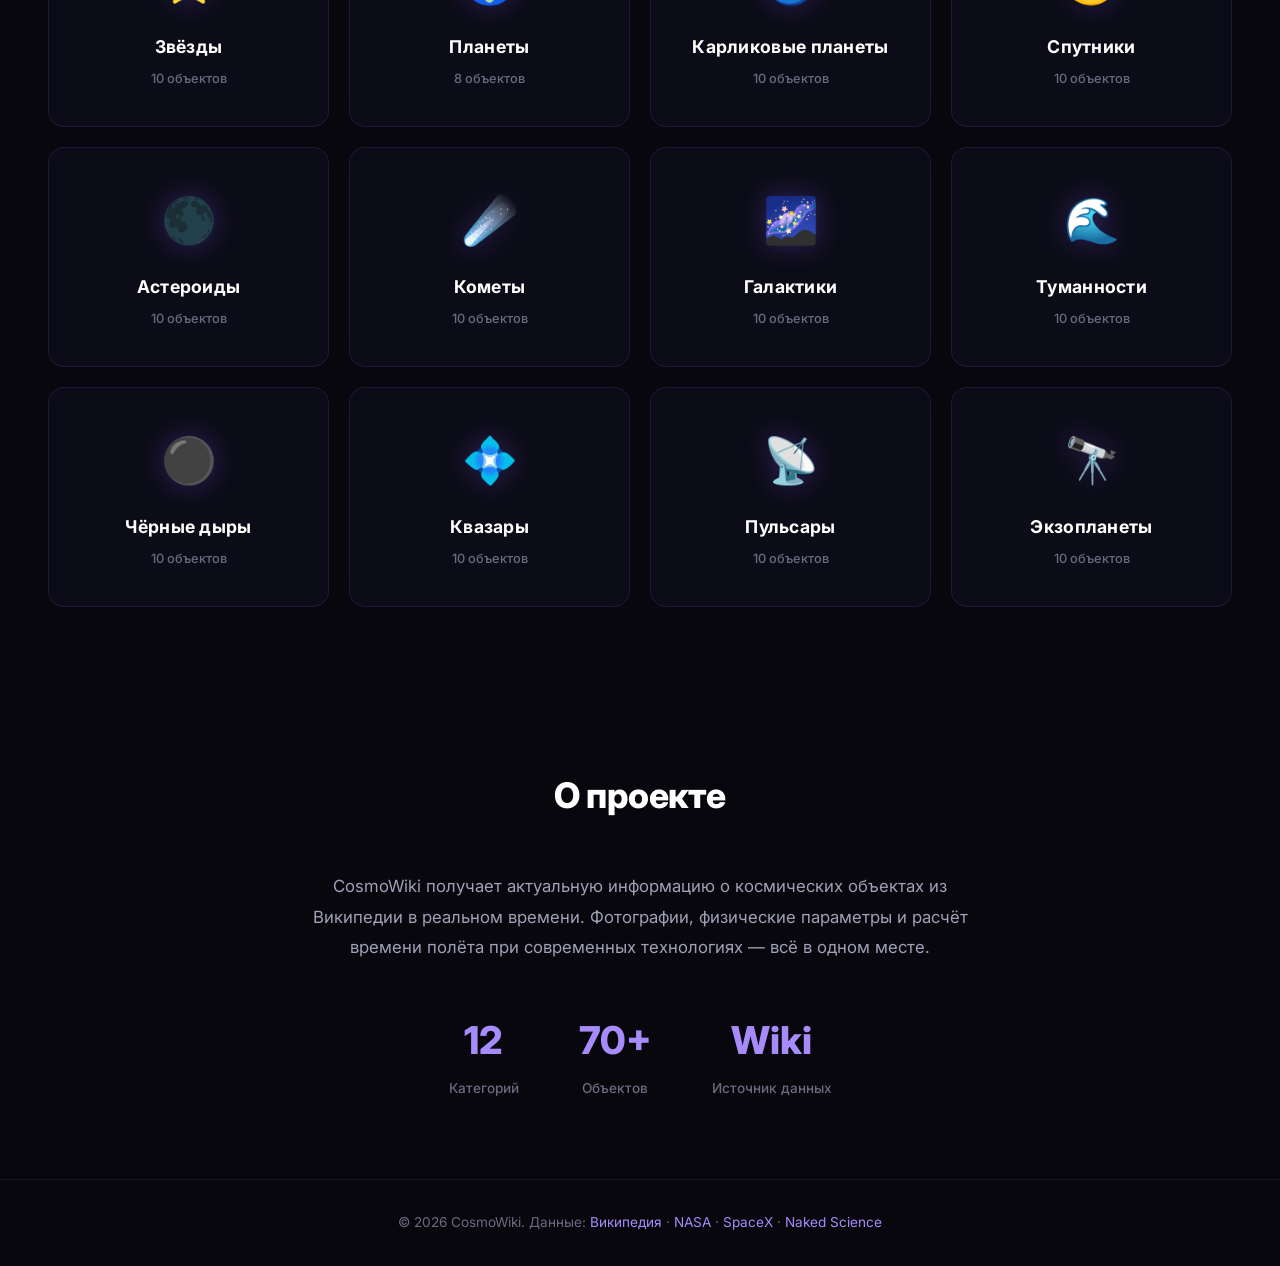
==== commit 4bd669c8: "Add interactive 3D orbital map page (orbit.html) - New orbit.html with fullscreen SpaceKit.js 3D vis" ====
--- a/Cosmo/index.html
+++ b/Cosmo/index.html
@@ -45,6 +45,7 @@
             <a href="index.html" class="nav-link active">Главная</a>
             <a href="#catalog" class="nav-link">Каталог</a>
             <a href="spacex.html" class="nav-link">SpaceX</a>
+            <a href="orbit.html" class="nav-link">Орбиты</a>
             <a href="#about" class="nav-link">О проекте</a>
         </nav>
     </header>
@@ -103,6 +104,7 @@
 
     <script src="js/catalog.js"></script>
     <script src="js/nasa-descriptions.js"></script>
+    <script src="js/nasa-api.js"></script>
     <script src="js/fact-of-day.js"></script>
     <script src="js/app.js"></script>
 </body>
--- a/Cosmo/css/style.css
+++ b/Cosmo/css/style.css
@@ -657,6 +657,59 @@
     border-color: var(--accent);
 }
 
+/* ── Фото дня NASA APOD ── */
+.fod-apod {
+    display: flex;
+    gap: 20px;
+    align-items: center;
+    background: rgba(255,255,255,0.04);
+    border: 1px solid rgba(255,255,255,0.08);
+    border-radius: 16px;
+    padding: 16px 20px;
+    margin-top: 16px;
+}
+
+.fod-apod-img-wrap {
+    flex-shrink: 0;
+    width: 120px;
+    height: 80px;
+    border-radius: 10px;
+    overflow: hidden;
+}
+
+.fod-apod-img {
+    width: 100%;
+    height: 100%;
+    object-fit: cover;
+}
+
+.fod-apod-info {
+    display: flex;
+    flex-direction: column;
+    gap: 4px;
+}
+
+.fod-apod-label {
+    font-size: 0.7rem;
+    font-weight: 600;
+    text-transform: uppercase;
+    letter-spacing: 0.08em;
+    color: var(--text-muted);
+}
+
+.fod-apod-title {
+    font-size: 0.95rem;
+    font-weight: 600;
+    color: var(--text-primary);
+}
+
+.fod-apod-desc {
+    font-size: 0.78rem;
+    color: var(--text-muted);
+    line-height: 1.5;
+    margin: 0;
+}
+
 /* Адаптивность факта дня */
 @media (max-width: 1024px) {
     .fact-of-day { padding: 0 28px 50px; }
@@ -1922,3 +1975,438 @@
 ::-webkit-scrollbar-thumb:hover {
     background: rgba(139, 92, 246, 0.5);
 }
+
+/* ══════════════════════════════════════════
+   ОРБИТАЛЬНАЯ КАРТА
+══════════════════════════════════════════ */
+
+body.orbit-page {
+    overflow: hidden;
+    background: #000;
+}
+
+body.orbit-page .header {
+    position: fixed;
+    top: 0; left: 0; right: 0;
+    z-index: 200;
+    background: rgba(5, 5, 15, 0.82);
+    backdrop-filter: blur(18px);
+    -webkit-backdrop-filter: blur(18px);
+    border-bottom: 1px solid rgba(255, 255, 255, 0.06);
+}
+
+.orbit-wrap {
+    position: fixed;
+    top: 0; left: 0; right: 0; bottom: 0;
+}
+
+#orbit-canvas {
+    width: 100%;
+    height: 100%;
+    cursor: grab;
+}
+
+#orbit-canvas:active {
+    cursor: grabbing;
+}
+
+/* ── Фильтры ── */
+
+.orbit-filters {
+    position: absolute;
+    top: 72px;
+    left: 20px;
+    z-index: 100;
+    display: flex;
+    gap: 8px;
+    flex-wrap: wrap;
+    max-width: 320px;
+}
+
+.orbit-filter-btn {
+    background: rgba(255, 255, 255, 0.05);
+    border: 1px solid rgba(255, 255, 255, 0.1);
+    color: rgba(255, 255, 255, 0.45);
+    border-radius: 20px;
+    padding: 6px 14px;
+    font-size: 0.76rem;
+    font-family: 'Inter', sans-serif;
+    font-weight: 500;
+    cursor: pointer;
+    transition: all 0.2s;
+    white-space: nowrap;
+}
+
+.orbit-filter-btn.active {
+    background: rgba(139, 92, 246, 0.18);
+    border-color: rgba(139, 92, 246, 0.45);
+    color: #c4b5fd;
+}
+
+.orbit-filter-btn:hover {
+    background: rgba(139, 92, 246, 0.12);
+    border-color: rgba(139, 92, 246, 0.35);
+    color: rgba(255, 255, 255, 0.75);
+}
+
+/* ── Подсказка ── */
+
+.orbit-hint {
+    position: absolute;
+    top: 76px;
+    left: 50%;
+    transform: translateX(-50%);
+    z-index: 100;
+    font-size: 0.68rem;
+    color: rgba(255, 255, 255, 0.25);
+    pointer-events: none;
+    white-space: nowrap;
+    letter-spacing: 0.02em;
+}
+
+/* ── Легенда ── */
+
+.orbit-legend {
+    position: absolute;
+    bottom: 90px;
+    left: 20px;
+    z-index: 100;
+    display: flex;
+    flex-direction: column;
+    gap: 6px;
+}
+
+.orbit-legend-item {
+    display: flex;
+    align-items: center;
+    gap: 7px;
+    font-size: 0.7rem;
+    color: rgba(255, 255, 255, 0.4);
+    font-weight: 500;
+}
+
+.ol-dot {
+    width: 8px;
+    height: 8px;
+    border-radius: 50%;
+    flex-shrink: 0;
+    opacity: 0.85;
+}
+
+/* ── Панель управления временем ── */
+
+.orbit-controls {
+    position: absolute;
+    bottom: 28px;
+    left: 50%;
+    transform: translateX(-50%);
+    z-index: 100;
+    display: flex;
+    align-items: center;
+    gap: 10px;
+    background: rgba(6, 6, 18, 0.90);
+    border: 1px solid rgba(255, 255, 255, 0.1);
+    border-radius: 40px;
+    padding: 10px 22px;
+    backdrop-filter: blur(18px);
+    -webkit-backdrop-filter: blur(18px);
+    box-shadow: 0 8px 40px rgba(0, 0, 0, 0.6);
+}
+
+.orbit-date-wrap {
+    display: flex;
+    flex-direction: column;
+    align-items: flex-start;
+    gap: 1px;
+}
+
+.orbit-date-label {
+    font-size: 0.58rem;
+    text-transform: uppercase;
+    letter-spacing: 0.08em;
+    color: rgba(255, 255, 255, 0.28);
+    font-weight: 600;
+}
+
+.orbit-date {
+    font-size: 0.82rem;
+    font-weight: 600;
+    color: rgba(255, 255, 255, 0.85);
+    min-width: 120px;
+}
+
+.orbit-ctrl-divider {
+    width: 1px;
+    height: 26px;
+    background: rgba(255, 255, 255, 0.08);
+    margin: 0 2px;
+}
+
+.orbit-ctrl-btn {
+    background: rgba(255, 255, 255, 0.05);
+    border: 1px solid rgba(255, 255, 255, 0.1);
+    color: rgba(255, 255, 255, 0.65);
+    border-radius: 50%;
+    width: 34px;
+    height: 34px;
+    display: flex;
+    align-items: center;
+    justify-content: center;
+    font-size: 0.82rem;
+    cursor: pointer;
+    transition: all 0.2s;
+    font-family: 'Inter', sans-serif;
+    flex-shrink: 0;
+}
+
+.orbit-ctrl-btn:hover {
+    background: rgba(139, 92, 246, 0.2);
+    border-color: rgba(139, 92, 246, 0.5);
+    color: #c4b5fd;
+}
+
+.orbit-ctrl-main {
+    width: 40px;
+    height: 40px;
+    font-size: 1rem;
+    background: rgba(139, 92, 246, 0.14);
+    border-color: rgba(139, 92, 246, 0.4);
+    color: #c4b5fd;
+}
+
+.orbit-ctrl-today {
+    font-size: 1rem;
+    font-weight: 700;
+}
+
+.orbit-speed {
+    font-size: 0.72rem;
+    color: rgba(255, 255, 255, 0.35);
+    min-width: 72px;
+    text-align: center;
+    white-space: nowrap;
+}
+
+/* ── Информационная панель ── */
+
+.orbit-info {
+    position: absolute;
+    top: 64px;
+    right: 0;
+    width: 320px;
+    height: calc(100% - 64px);
+    background: rgba(6, 6, 18, 0.93);
+    border-left: 1px solid rgba(255, 255, 255, 0.07);
+    backdrop-filter: blur(24px);
+    -webkit-backdrop-filter: blur(24px);
+    transform: translateX(100%);
+    transition: transform 0.35s cubic-bezier(0.4, 0, 0.2, 1);
+    z-index: 150;
+    display: flex;
+    flex-direction: column;
+}
+
+.orbit-info.open {
+    transform: translateX(0);
+}
+
+.orbit-info-close {
+    position: absolute;
+    top: 14px;
+    right: 14px;
+    background: rgba(255, 255, 255, 0.05);
+    border: 1px solid rgba(255, 255, 255, 0.1);
+    color: rgba(255, 255, 255, 0.55);
+    border-radius: 50%;
+    width: 30px;
+    height: 30px;
+    font-size: 1.15rem;
+    cursor: pointer;
+    display: flex;
+    align-items: center;
+    justify-content: center;
+    transition: all 0.2s;
+    font-family: 'Inter', sans-serif;
+    line-height: 1;
+}
+
+.orbit-info-close:hover {
+    background: rgba(239, 68, 68, 0.18);
+    border-color: rgba(239, 68, 68, 0.45);
+    color: #f87171;
+}
+
+.orbit-info-scroll {
+    overflow-y: auto;
+    flex: 1;
+    padding: 22px 20px;
+    padding-top: 20px;
+}
+
+.orbit-info-scroll::-webkit-scrollbar { width: 3px; }
+.orbit-info-scroll::-webkit-scrollbar-track { background: transparent; }
+.orbit-info-scroll::-webkit-scrollbar-thumb {
+    background: rgba(139, 92, 246, 0.25);
+    border-radius: 2px;
+}
+
+.orbit-info-badge {
+    display: inline-flex;
+    align-items: center;
+    gap: 6px;
+    background: rgba(139, 92, 246, 0.14);
+    border: 1px solid rgba(139, 92, 246, 0.28);
+    color: #c4b5fd;
+    border-radius: 20px;
+    padding: 4px 12px;
+    font-size: 0.7rem;
+    font-weight: 600;
+    margin-bottom: 10px;
+    letter-spacing: 0.01em;
+}
+
+.orbit-info-name {
+    font-size: 1.55rem;
+    font-weight: 800;
+    color: #fff;
+    margin: 0 0 12px;
+    line-height: 1.2;
+    padding-right: 36px;
+}
+
+.orbit-info-desc {
+    font-size: 0.82rem;
+    color: rgba(255, 255, 255, 0.58);
+    line-height: 1.65;
+    margin: 0 0 18px;
+}
+
+/* Таблица орбитальных параметров */
+
+.orbit-stats {
+    display: grid;
+    grid-template-columns: 1fr 1fr;
+    gap: 7px;
+    margin-bottom: 18px;
+}
+
+.orbit-stat {
+    background: rgba(255, 255, 255, 0.04);
+    border: 1px solid rgba(255, 255, 255, 0.06);
+    border-radius: 10px;
+    padding: 9px 11px;
+}
+
+.os-label {
+    font-size: 0.6rem;
+    text-transform: uppercase;
+    letter-spacing: 0.06em;
+    color: rgba(255, 255, 255, 0.3);
+    font-weight: 600;
+    margin-bottom: 3px;
+}
+
+.os-val {
+    font-size: 0.86rem;
+    font-weight: 700;
+    color: rgba(255, 255, 255, 0.82);
+}
+
+.orbit-catalog-btn {
+    display: block;
+    background: linear-gradient(135deg, rgba(139, 92, 246, 0.22), rgba(168, 85, 247, 0.13));
+    border: 1px solid rgba(139, 92, 246, 0.38);
+    color: #c4b5fd;
+    border-radius: 12px;
+    padding: 12px 16px;
+    text-align: center;
+    text-decoration: none;
+    font-size: 0.84rem;
+    font-weight: 600;
+    transition: all 0.25s;
+    margin-top: 2px;
+}
+
+.orbit-catalog-btn:hover {
+    background: linear-gradient(135deg, rgba(139, 92, 246, 0.38), rgba(168, 85, 247, 0.25));
+    border-color: rgba(139, 92, 246, 0.65);
+    color: #ede9fe;
+    transform: translateY(-1px);
+}
+
+/* ── Ошибка / Загрузка ── */
+
+.orbit-error {
+    display: flex;
+    flex-direction: column;
+    align-items: center;
+    justify-content: center;
+    height: 100%;
+    color: rgba(255, 255, 255, 0.55);
+    text-align: center;
+    padding: 40px;
+}
+
+.orbit-error h2 {
+    font-size: 1.4rem;
+    margin: 0 0 10px;
+    color: rgba(255, 255, 255, 0.8);
+    font-weight: 700;
+}
+
+.orbit-error p {
+    font-size: 0.88rem;
+    line-height: 1.65;
+    margin: 0 0 24px;
+}
+
+.orbit-reload-btn {
+    background: rgba(139, 92, 246, 0.2);
+    border: 1px solid rgba(139, 92, 246, 0.45);
+    color: #c4b5fd;
+    border-radius: 12px;
+    padding: 10px 24px;
+    font-size: 0.88rem;
+    font-weight: 600;
+    cursor: pointer;
+    font-family: 'Inter', sans-serif;
+    transition: all 0.2s;
+}
+
+.orbit-reload-btn:hover {
+    background: rgba(139, 92, 246, 0.35);
+}
+
+/* ── Адаптивность ── */
+
+@media (max-width: 768px) {
+    .orbit-filters {
+        top: 62px;
+        left: 12px;
+        max-width: calc(100% - 24px);
+    }
+    .orbit-hint { display: none; }
+    .orbit-legend { display: none; }
+    .orbit-controls {
+        bottom: 14px;
+        padding: 8px 14px;
+        gap: 7px;
+    }
+    .orbit-date { min-width: 95px; font-size: 0.75rem; }
+    .orbit-speed { min-width: 55px; font-size: 0.67rem; }
+    .orbit-info { width: 290px; }
+}
+
+@media (max-width: 480px) {
+    .orbit-info {
+        width: 100%;
+        border-left: none;
+        border-top: 1px solid rgba(255, 255, 255, 0.07);
+        top: auto;
+        bottom: 0;
+        height: 65vh;
+        transform: translateY(100%);
+    }
+    .orbit-info.open { transform: translateY(0); }
+    .orbit-info-close { top: 12px; right: 12px; }
+}
